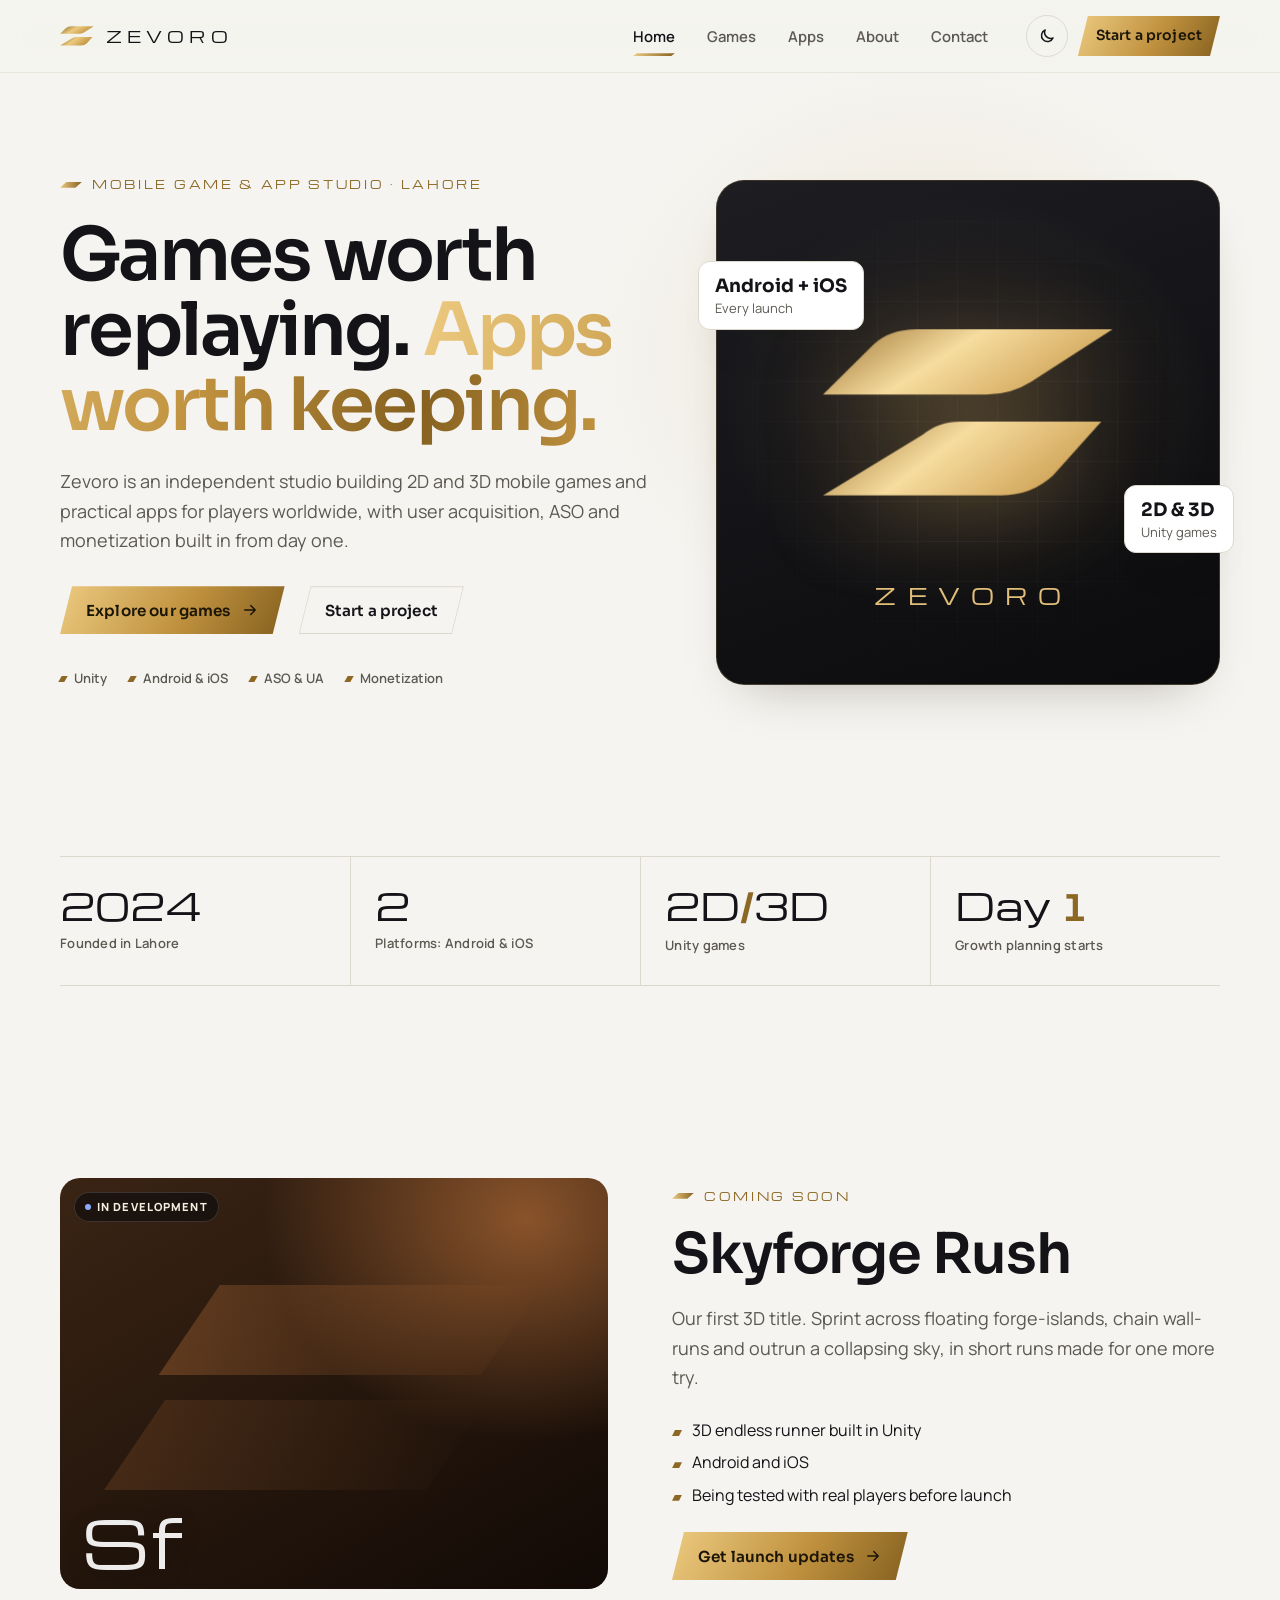
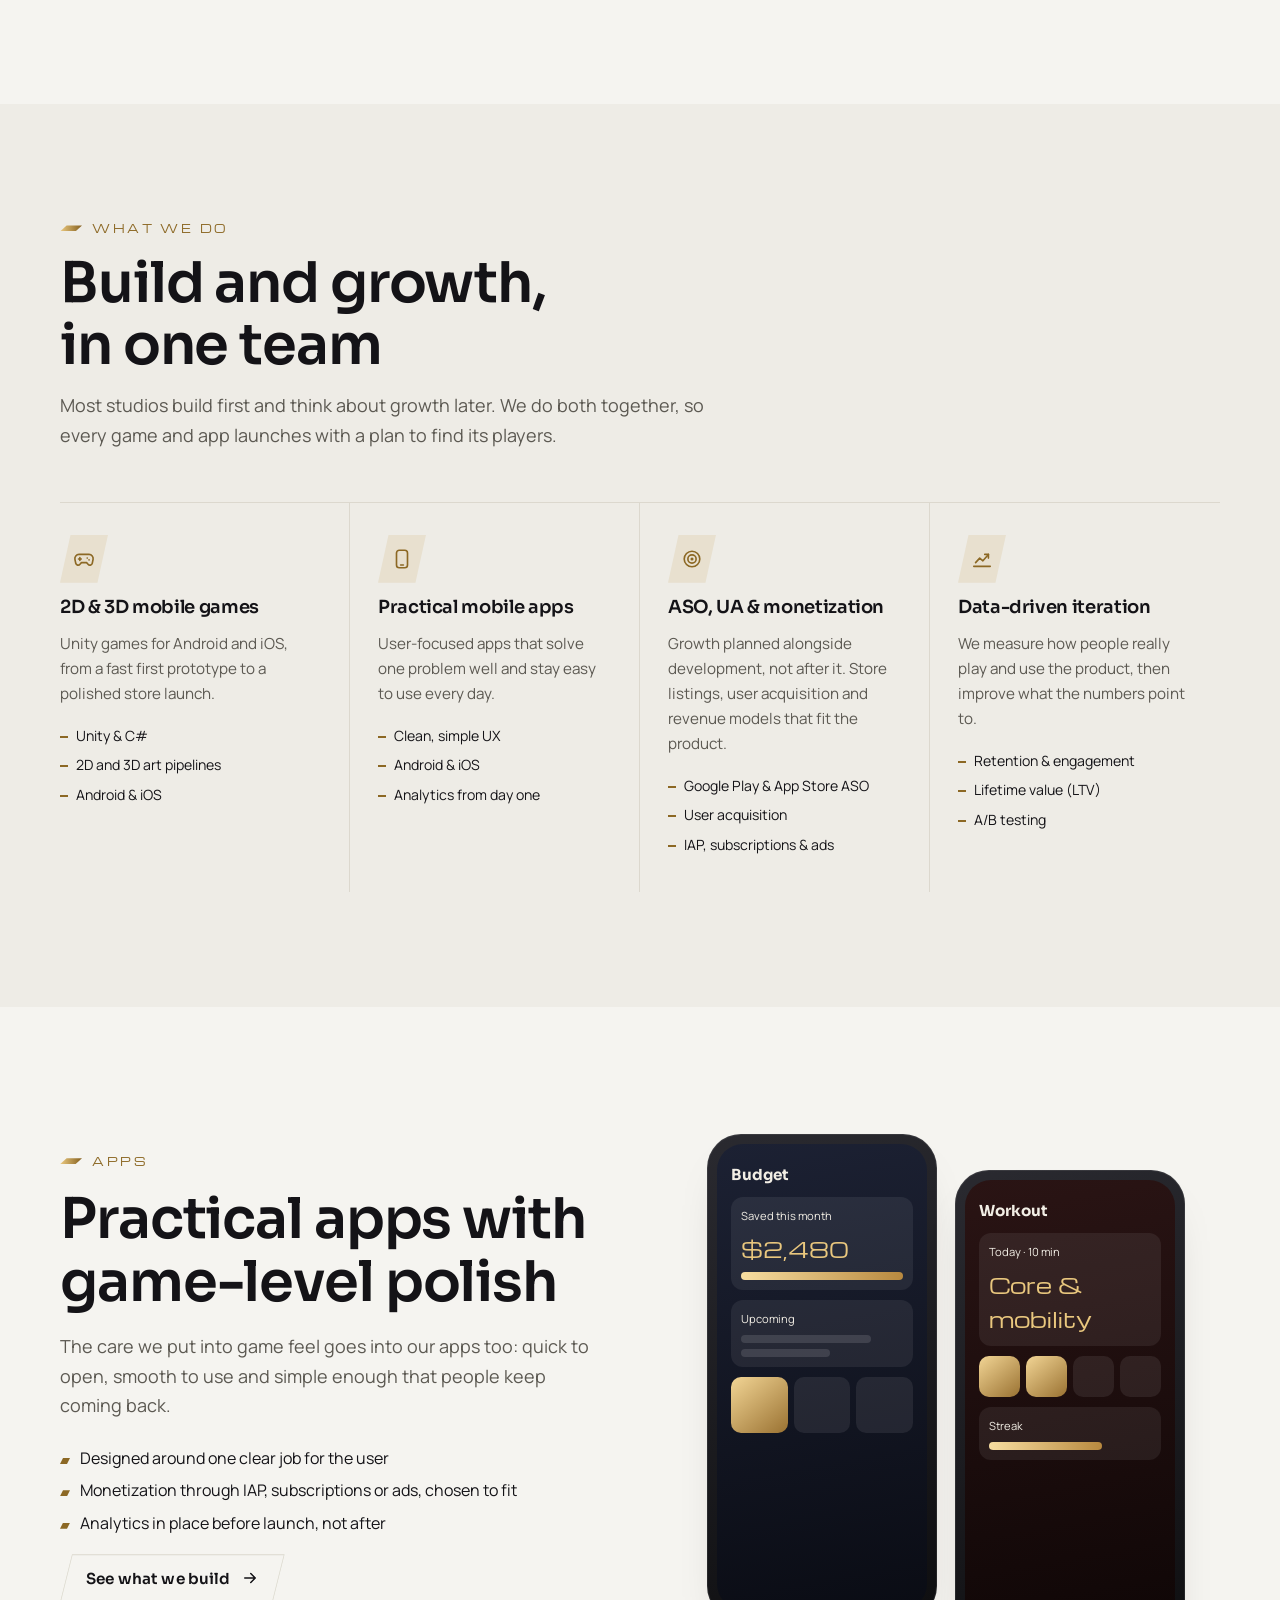
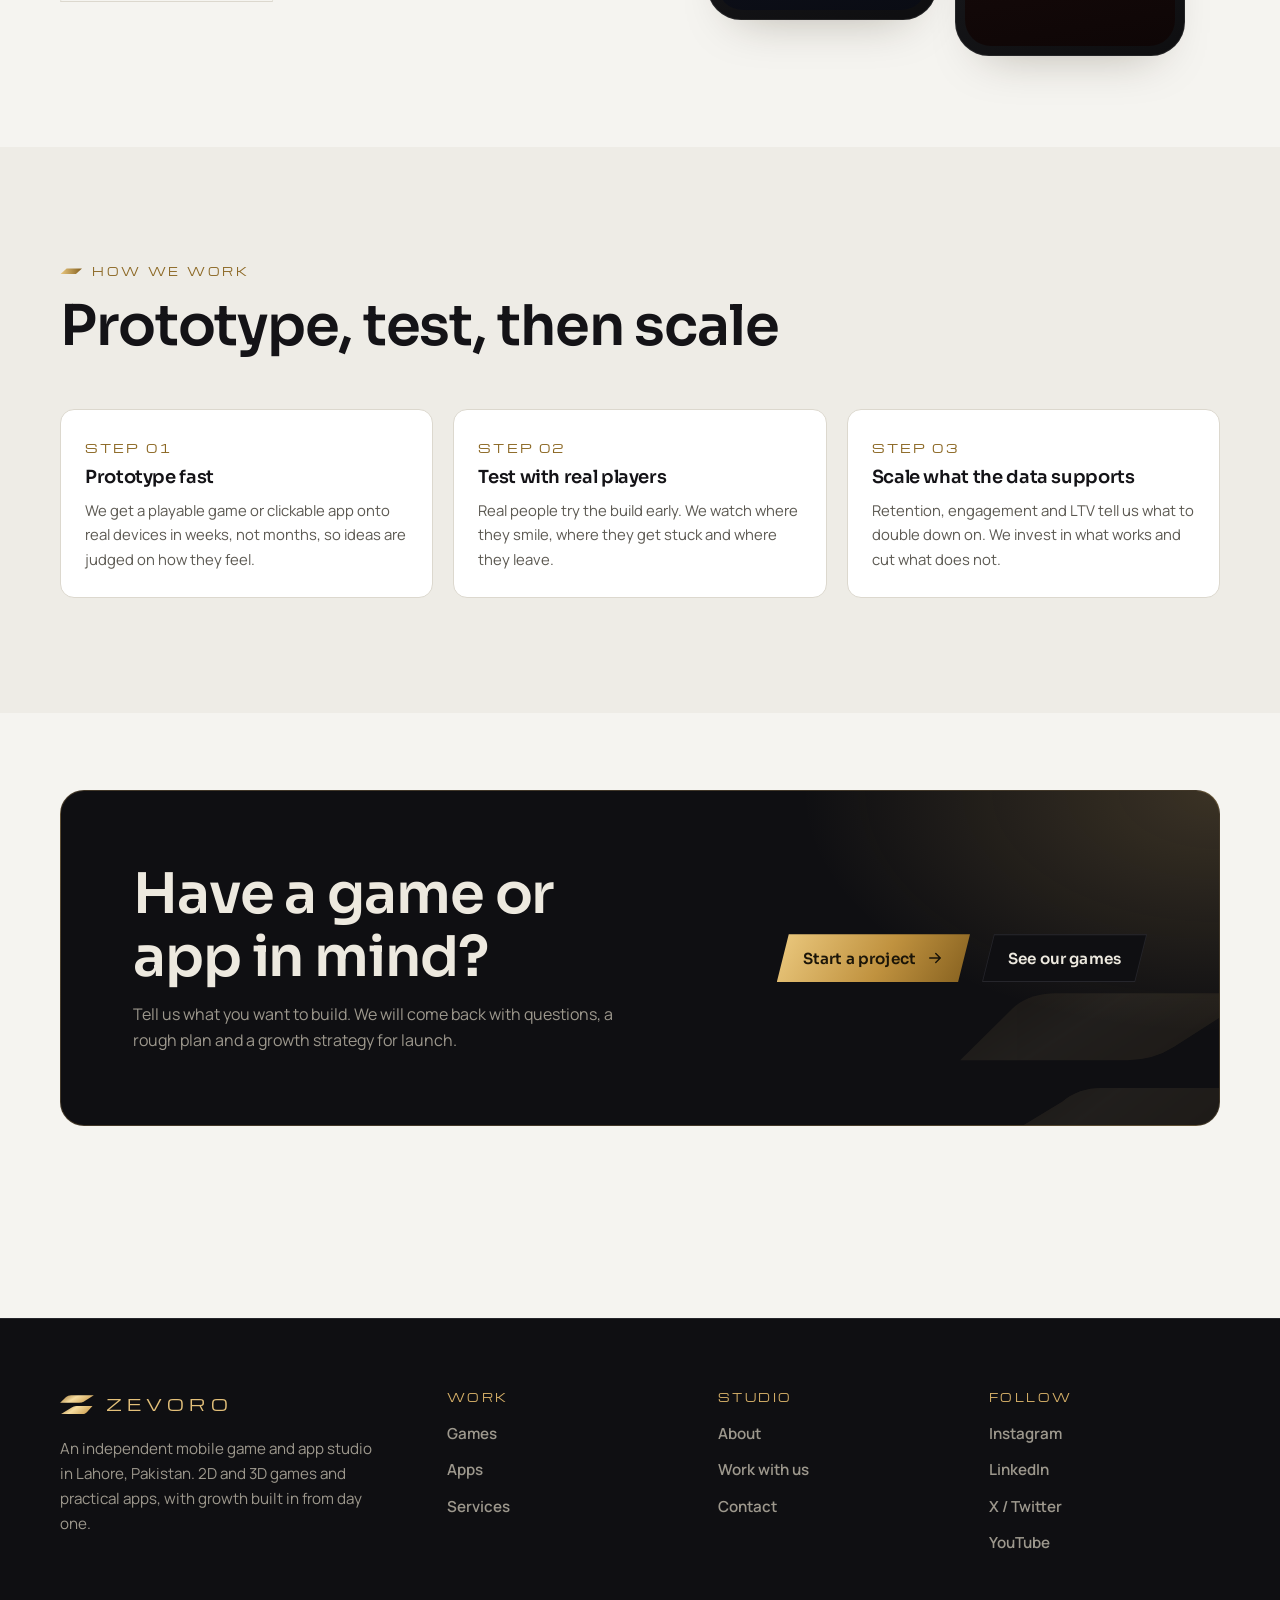
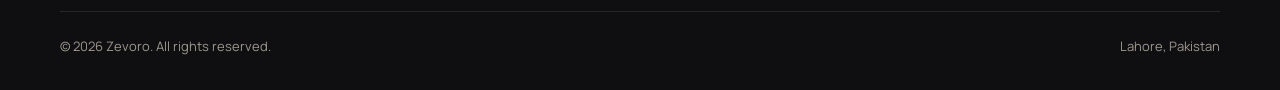
==== index.html @ 5db599ce "Add Zevoro website: Home, Games, Apps, About, Contact Static site with gold/charcoal brand palette, " ====
<!doctype html>
<html lang="en">
<head>
<meta charset="utf-8">
<meta name="viewport" content="width=device-width, initial-scale=1, viewport-fit=cover">
<title>Zevoro</title>
<meta name="description" content="Zevoro is an independent mobile game and app studio in Lahore building 2D and 3D games and practical apps, with growth built in from day one.">
<meta name="theme-color" content="#0d0d0f">
<link rel="icon" type="image/svg+xml" href="data:image/svg+xml,%3Csvg xmlns=%27http://www.w3.org/2000/svg%27 viewBox=%270 0 516 300%27%3E%3Cpath fill=%27%23d6b068%27 d=%27M2 119 L92 30 Q120 4 168 4 L513 4 L370 96 Q334 119 290 119 Z M2 297 L178 190 Q206 167 244 167 L493 167 L408 262 Q370 297 318 297 Z%27/%3E%3C/svg%3E">
<link rel="preconnect" href="https://fonts.googleapis.com"><link rel="preconnect" href="https://fonts.gstatic.com" crossorigin><link rel="stylesheet" href="https://fonts.googleapis.com/css2?family=Manrope:wght@400;500;600;700;800&family=Michroma&family=Sora:wght@500;600;700&display=swap">
<link rel="stylesheet" href="styles.css">
<script>(function(){try{var t=localStorage.getItem("zevoro-theme");if(t==="light"||t==="dark")document.documentElement.setAttribute("data-theme",t);}catch(e){}})();</script>
</head>
<body>
<a class="sr-only" href="#main">Skip to content</a>
<header class="site-header">
  <div class="wrap nav">
    <a class="brand" href="index.html" aria-label="Zevoro home"><svg class="emblem" viewBox="0 0 516 300" aria-hidden="true" xmlns="http://www.w3.org/2000/svg"><defs><linearGradient id="zg11" x1="0" y1="0" x2="1" y2="0.35"><stop offset="0" class="stop-3"/><stop offset="0.5" class="stop-1"/><stop offset="1" class="stop-2"/></linearGradient></defs><path class="blade blade-1" fill="url(#zg11)" d="M2 119 L92 30 Q120 4 168 4 L513 4 L370 96 Q334 119 290 119 Z"/><path class="blade blade-2" fill="url(#zg11)" d="M2 297 L178 190 Q206 167 244 167 L493 167 L408 262 Q370 297 318 297 Z"/></svg><span class="brand-word">ZEVORO</span></a>
    <ul class="nav-links" id="nav-links"><li><a href="index.html" aria-current="page">Home</a></li><li><a href="games.html">Games</a></li><li><a href="apps.html">Apps</a></li><li><a href="about.html">About</a></li><li><a href="contact.html">Contact</a></li><li class="mobile-cta"><a class="btn btn--gold" href="contact.html">Start a project <svg viewBox="0 0 24 24" fill="none" stroke="currentColor" stroke-width="2" stroke-linecap="round" stroke-linejoin="round" aria-hidden="true"><path d="M5 12h14M13 6l6 6-6 6"/></svg></a></li></ul>
    <div class="nav-actions">
      <button class="icon-btn theme-toggle" type="button" aria-label="Toggle theme"><svg class="i-sun" viewBox="0 0 24 24" fill="none" stroke="currentColor" stroke-width="2" stroke-linecap="round" aria-hidden="true"><circle cx="12" cy="12" r="4.2"/><path d="M12 2v2.5M12 19.5V22M2 12h2.5M19.5 12H22M4.9 4.9l1.8 1.8M17.3 17.3l1.8 1.8M4.9 19.1l1.8-1.8M17.3 6.7l1.8-1.8"/></svg><svg class="i-moon" viewBox="0 0 24 24" fill="none" stroke="currentColor" stroke-width="2" stroke-linecap="round" stroke-linejoin="round" aria-hidden="true"><path d="M20 14.5A8 8 0 0 1 9.5 4a8 8 0 1 0 10.5 10.5z"/></svg></button>
      <a class="btn btn--gold btn--sm nav-cta" href="contact.html">Start a project</a>
      <button class="icon-btn menu-btn" type="button" aria-label="Open menu" aria-expanded="false" aria-controls="nav-links"><svg viewBox="0 0 24 24" fill="none" stroke="currentColor" stroke-width="2" stroke-linecap="round" aria-hidden="true"><path d="M5 8h14M3 16h14"/></svg></button>
    </div>
  </div>
</header>
<main id="main">

<section class="hero">
  <div class="wrap hero-grid">
    <div class="hero-copy">
      <span class="eyebrow">Mobile game &amp; app studio · Lahore</span>
      <h1>Games worth replaying. <span class="gold-text">Apps worth keeping.</span></h1>
      <p class="lede">Zevoro is an independent studio building 2D and 3D mobile games and practical apps for players worldwide, with user acquisition, ASO and monetization built in from day one.</p>
      <div class="hero-actions"><a class="btn btn--gold" href="games.html">Explore our games <svg viewBox="0 0 24 24" fill="none" stroke="currentColor" stroke-width="2" stroke-linecap="round" stroke-linejoin="round" aria-hidden="true"><path d="M5 12h14M13 6l6 6-6 6"/></svg></a><a class="btn btn--ghost" href="contact.html">Start a project</a></div>
      <div class="hero-meta"><span>Unity</span><span>Android &amp; iOS</span><span>ASO &amp; UA</span><span>Monetization</span></div>
    </div>
    <div class="hero-stage" aria-hidden="true">
      <div class="stage-panel"></div>
      <svg class="stage-emblem" viewBox="0 0 516 300" aria-hidden="true" xmlns="http://www.w3.org/2000/svg"><defs><linearGradient id="zg2" x1="0" y1="0" x2="1" y2="0.35"><stop offset="0" class="stop-3"/><stop offset="0.5" class="stop-1"/><stop offset="1" class="stop-2"/></linearGradient></defs><path class="blade blade-1" fill="url(#zg2)" d="M2 119 L92 30 Q120 4 168 4 L513 4 L370 96 Q334 119 290 119 Z"/><path class="blade blade-2" fill="url(#zg2)" d="M2 297 L178 190 Q206 167 244 167 L493 167 L408 262 Q370 297 318 297 Z"/></svg>
      <div class="stage-word">ZEVORO</div>
      <div class="chip-float chip-a"><strong>Android + iOS</strong><span>Every launch</span></div>
      <div class="chip-float chip-b"><strong>2D &amp; 3D</strong><span>Unity games</span></div>
    </div>
  </div>
</section>

<section class="section--tight" aria-label="Studio at a glance">
  <div class="wrap">
    <div class="stats">
      <div class="stat"><span class="stat-num">2024</span><span class="stat-label">Founded in Lahore</span></div>
      <div class="stat"><span class="stat-num">2</span><span class="stat-label">Platforms: Android &amp; iOS</span></div>
      <div class="stat"><span class="stat-num">2D<em>/</em>3D</span><span class="stat-label">Unity games</span></div>
      <div class="stat"><span class="stat-num">Day <em>1</em></span><span class="stat-label">Growth planning starts</span></div>
    </div>
  </div>
</section>

<section class="section">
  <div class="wrap split">
    <div class="art" style="--a:#3a2414;--b:#120a06;--c:#ff9a4d;border-radius:20px;aspect-ratio:4/3" aria-hidden="true"><span class="art-badge" data-status="dev">In development</span><span class="art-mono" style="font-size:4rem">Sf</span></div>
    <div class="split-copy">
      <span class="eyebrow">Coming soon</span>
      <h2>Skyforge Rush</h2>
      <p class="lede">Our first 3D title. Sprint across floating forge-islands, chain wall-runs and outrun a collapsing sky, in short runs made for one more try.</p>
      <ul class="feature-list" style="font-size:1rem">
        <li>3D endless runner built in Unity</li>
        <li>Android and iOS</li>
        <li>Being tested with real players before launch</li>
      </ul>
      <div class="hero-actions"><a class="btn btn--gold" href="contact.html">Get launch updates <svg viewBox="0 0 24 24" fill="none" stroke="currentColor" stroke-width="2" stroke-linecap="round" stroke-linejoin="round" aria-hidden="true"><path d="M5 12h14M13 6l6 6-6 6"/></svg></a></div>
    </div>
  </div>
</section>

<section class="section section--alt" id="services">
  <div class="wrap">
    <div class="section-head"><span class="eyebrow">What we do</span><h2>Build and growth, in one team</h2><p class="lede">Most studios build first and think about growth later. We do both together, so every game and app launches with a plan to find its players.</p></div>
    <div class="services"><div class="service"><div class="service-icon"><svg viewBox="0 0 24 24" fill="none" stroke="currentColor" stroke-width="1.8" stroke-linecap="round" stroke-linejoin="round" aria-hidden="true"><path d="M6.5 7h11a4.5 4.5 0 0 1 4.4 5.4l-.9 4.3a2.6 2.6 0 0 1-4.6 1L14.8 16H9.2l-1.6 1.7a2.6 2.6 0 0 1-4.6-1l-.9-4.3A4.5 4.5 0 0 1 6.5 7z"/><path d="M7.5 10.5v3M6 12h3M15.5 11h.01M17.5 13h.01"/></svg></div><h3>2D &amp; 3D mobile games</h3><p>Unity games for Android and iOS, from a fast first prototype to a polished store launch.</p><ul><li>Unity &amp; C#</li><li>2D and 3D art pipelines</li><li>Android &amp; iOS</li></ul></div><div class="service"><div class="service-icon"><svg viewBox="0 0 24 24" fill="none" stroke="currentColor" stroke-width="1.8" stroke-linecap="round" stroke-linejoin="round" aria-hidden="true"><rect x="6" y="2.5" width="12" height="19" rx="3"/><path d="M10.5 18.5h3"/></svg></div><h3>Practical mobile apps</h3><p>User-focused apps that solve one problem well and stay easy to use every day.</p><ul><li>Clean, simple UX</li><li>Android &amp; iOS</li><li>Analytics from day one</li></ul></div><div class="service"><div class="service-icon"><svg viewBox="0 0 24 24" fill="none" stroke="currentColor" stroke-width="1.8" stroke-linecap="round" stroke-linejoin="round" aria-hidden="true"><circle cx="12" cy="12" r="8.5"/><circle cx="12" cy="12" r="4.5"/><circle cx="12" cy="12" r="0.8" fill="currentColor"/></svg></div><h3>ASO, UA &amp; monetization</h3><p>Growth planned alongside development, not after it. Store listings, user acquisition and revenue models that fit the product.</p><ul><li>Google Play &amp; App Store ASO</li><li>User acquisition</li><li>IAP, subscriptions &amp; ads</li></ul></div><div class="service"><div class="service-icon"><svg viewBox="0 0 24 24" fill="none" stroke="currentColor" stroke-width="1.8" stroke-linecap="round" stroke-linejoin="round" aria-hidden="true"><path d="M3 20h18"/><path d="M5 16l4.5-5 3.5 3 6-7"/><path d="M15 7h4v4"/></svg></div><h3>Data-driven iteration</h3><p>We measure how people really play and use the product, then improve what the numbers point to.</p><ul><li>Retention &amp; engagement</li><li>Lifetime value (LTV)</li><li>A/B testing</li></ul></div></div>
  </div>
</section>

<section class="section">
  <div class="wrap split">
    <div class="split-copy">
      <span class="eyebrow">Apps</span>
      <h2>Practical apps with game-level polish</h2>
      <p class="lede">The care we put into game feel goes into our apps too: quick to open, smooth to use and simple enough that people keep coming back.</p>
      <ul class="feature-list" style="font-size:1rem">
        <li>Designed around one clear job for the user</li>
        <li>Monetization through IAP, subscriptions or ads, chosen to fit</li>
        <li>Analytics in place before launch, not after</li>
      </ul>
      <div><a class="btn btn--ghost" href="apps.html">See what we build <svg viewBox="0 0 24 24" fill="none" stroke="currentColor" stroke-width="2" stroke-linecap="round" stroke-linejoin="round" aria-hidden="true"><path d="M5 12h14M13 6l6 6-6 6"/></svg></a></div>
    </div>
    <div class="phones" aria-hidden="true">
      <div class="phone"><div class="screen" style="--sa:#1c2133;--sb:#0a0c14">
        <div class="s-title">Budget</div><div class="s-card"><span>Saved this month</span><span class="s-big">$2,480</span><div class="s-bar gold"></div></div>
        <div class="s-card"><span>Upcoming</span><div class="s-bar" style="width:80%"></div><div class="s-bar" style="width:55%"></div></div>
        <div class="s-row"><div class="s-tile g"></div><div class="s-tile"></div><div class="s-tile"></div></div>
      </div></div>
      <div class="phone"><div class="screen" style="--sa:#2a1414;--sb:#0e0606">
        <div class="s-title">Workout</div><div class="s-card"><span>Today · 10 min</span><span class="s-big">Core &amp; mobility</span></div>
        <div class="s-row"><div class="s-tile g"></div><div class="s-tile g"></div><div class="s-tile"></div><div class="s-tile"></div></div>
        <div class="s-card"><span>Streak</span><div class="s-bar gold" style="width:70%"></div></div>
      </div></div>
    </div>
  </div>
</section>

<section class="section section--alt">
  <div class="wrap">
    <div class="section-head"><span class="eyebrow">How we work</span><h2>Prototype, test, then scale</h2></div>
    <div class="process process--3">
      <div class="step"><span class="step-num">STEP 01</span><h3>Prototype fast</h3><p>We get a playable game or clickable app onto real devices in weeks, not months, so ideas are judged on how they feel.</p></div>
      <div class="step"><span class="step-num">STEP 02</span><h3>Test with real players</h3><p>Real people try the build early. We watch where they smile, where they get stuck and where they leave.</p></div>
      <div class="step"><span class="step-num">STEP 03</span><h3>Scale what the data supports</h3><p>Retention, engagement and LTV tell us what to double down on. We invest in what works and cut what does not.</p></div>
    </div>
  </div>
</section>

<section class="section--tight"><div class="wrap"><div class="cta-band"><svg class="bg-blades" viewBox="0 0 516 300" aria-hidden="true" xmlns="http://www.w3.org/2000/svg"><defs><linearGradient id="zg3" x1="0" y1="0" x2="1" y2="0.35"><stop offset="0" class="stop-3"/><stop offset="0.5" class="stop-1"/><stop offset="1" class="stop-2"/></linearGradient></defs><path class="blade blade-1" fill="url(#zg3)" d="M2 119 L92 30 Q120 4 168 4 L513 4 L370 96 Q334 119 290 119 Z"/><path class="blade blade-2" fill="url(#zg3)" d="M2 297 L178 190 Q206 167 244 167 L493 167 L408 262 Q370 297 318 297 Z"/></svg>
  <div><h2>Have a game or app in mind?</h2><p>Tell us what you want to build. We will come back with questions, a rough plan and a growth strategy for launch.</p></div>
  <div class="cta-actions"><a class="btn btn--gold" href="contact.html">Start a project <svg viewBox="0 0 24 24" fill="none" stroke="currentColor" stroke-width="2" stroke-linecap="round" stroke-linejoin="round" aria-hidden="true"><path d="M5 12h14M13 6l6 6-6 6"/></svg></a><a class="btn btn--ghost" href="games.html">See our games</a></div>
</div></div></section>

</main>
<footer class="site-footer">
  <div class="wrap">
    <div class="footer-grid">
      <div class="footer-brand">
        <a class="brand" href="index.html" aria-label="Zevoro home"><svg class="emblem" viewBox="0 0 516 300" aria-hidden="true" xmlns="http://www.w3.org/2000/svg"><defs><linearGradient id="zg1" x1="0" y1="0" x2="1" y2="0.35"><stop offset="0" class="stop-3"/><stop offset="0.5" class="stop-1"/><stop offset="1" class="stop-2"/></linearGradient></defs><path class="blade blade-1" fill="url(#zg1)" d="M2 119 L92 30 Q120 4 168 4 L513 4 L370 96 Q334 119 290 119 Z"/><path class="blade blade-2" fill="url(#zg1)" d="M2 297 L178 190 Q206 167 244 167 L493 167 L408 262 Q370 297 318 297 Z"/></svg><span class="brand-word">ZEVORO</span></a>
        <p>An independent mobile game and app studio in Lahore, Pakistan. 2D and 3D games and practical apps, with growth built in from day one.</p>
      </div>
      <div class="footer-col"><h4>Work</h4><ul><li><a href="games.html">Games</a></li><li><a href="apps.html">Apps</a></li><li><a href="index.html#services">Services</a></li></ul></div>
      <div class="footer-col"><h4>Studio</h4><ul><li><a href="about.html">About</a></li><li><a href="about.html#team">Work with us</a></li><li><a href="contact.html">Contact</a></li></ul></div>
      <div class="footer-col"><h4>Follow</h4><ul><li><a href="#">Instagram</a></li><li><a href="https://www.linkedin.com/company/zevoro/" target="_blank" rel="noopener">LinkedIn</a></li><li><a href="#">X / Twitter</a></li><li><a href="#">YouTube</a></li></ul></div>
    </div>
    <div class="footer-bottom"><span>&copy; <span data-year>2026</span> Zevoro. All rights reserved.</span><span>Lahore, Pakistan</span></div>
  </div>
</footer>
<script src="main.js"></script>
</body>
</html>
---- styles.css ----
/* ZEVORO — studio site
   Layout concept: a charcoal-and-gold "blade" system. The 30° slant of the logo's
   two blades drives buttons, dividers and card art. Dark is the default look;
   light ("pearl") follows the system or the toggle. */

:root {
  /* dark (default) */
  --bg: #0d0d0f;
  --bg-2: #121215;
  --surface: #17171b;
  --surface-2: #1f1f24;
  --line: #2a2a31;
  --line-soft: #1f1f25;
  --fg: #f2eee5;
  --muted: #a39e93;
  --gold: #d6b068;          /* accent for text/icons */
  --gold-strong: #ecca88;
  --gold-ink: #1b1508;      /* text on gold fills */
  --g1: #f7dda0;            /* gold gradient stops */
  --g2: #d1a65a;
  --g3: #9a7232;
  --glow: rgba(214, 176, 104, 0.16);
  --header-bg: rgba(13, 13, 15, 0.78);
  --shadow: 0 24px 60px -28px rgba(0, 0, 0, 0.75);
  --ok: #7fc8a0;
  --err: #f09a8a;

  /* always-charcoal band (footer, CTA) */
  --band-bg: #0f0f12;
  --band-fg: #ede9df;
  --band-muted: #9d988d;
  --band-line: #26262c;

  --font-display: "Michroma", "Eurostile", "Arial Black", system-ui, sans-serif;
  --font-head: "Sora", "Segoe UI", system-ui, sans-serif;
  --font-body: "Manrope", "Segoe UI", system-ui, -apple-system, sans-serif;

  --step--1: 0.8125rem;
  --step-0: 1rem;
  --step-1: 1.125rem;
  --step-2: 1.375rem;
  --step-3: clamp(1.6rem, 1.2rem + 1.6vw, 2.25rem);
  --step-4: clamp(2.1rem, 1.4rem + 3vw, 3.5rem);

  --radius: 14px;
  --radius-sm: 8px;
  --slant: 14px;            /* clip size for blade corners */
  --wrap: 1200px;

  color-scheme: dark;
}

@media (prefers-color-scheme: light) {
  :root:not([data-theme="dark"]) {
    --bg: #f5f4f0;
    --bg-2: #eeece6;
    --surface: #ffffff;
    --surface-2: #f1efe9;
    --line: #dcd8ce;
    --line-soft: #e7e4dc;
    --fg: #141317;
    --muted: #5c5952;
    --gold: #8c6824;
    --gold-strong: #74561c;
    --gold-ink: #1b1508;
    --g1: #ecca80;
    --g2: #c0923f;
    --g3: #85601f;
    --glow: rgba(192, 146, 63, 0.14);
    --header-bg: rgba(245, 244, 240, 0.82);
    --shadow: 0 24px 50px -30px rgba(40, 30, 10, 0.35);
    --ok: #2e7d55;
    --err: #b3412f;
    color-scheme: light;
  }
}
:root[data-theme="light"] {
  --bg: #f5f4f0;
  --bg-2: #eeece6;
  --surface: #ffffff;
  --surface-2: #f1efe9;
  --line: #dcd8ce;
  --line-soft: #e7e4dc;
  --fg: #141317;
  --muted: #5c5952;
  --gold: #8c6824;
  --gold-strong: #74561c;
  --gold-ink: #1b1508;
  --g1: #ecca80;
  --g2: #c0923f;
  --g3: #85601f;
  --glow: rgba(192, 146, 63, 0.14);
  --header-bg: rgba(245, 244, 240, 0.82);
  --shadow: 0 24px 50px -30px rgba(40, 30, 10, 0.35);
  --ok: #2e7d55;
  --err: #b3412f;
  color-scheme: light;
}

/* ---------- base ---------- */
*, *::before, *::after { box-sizing: border-box; }
[hidden] { display: none !important; }
html { scroll-behavior: smooth; -webkit-text-size-adjust: 100%; }
body {
  margin: 0;
  background: var(--bg);
  color: var(--fg);
  font-family: var(--font-body);
  font-size: var(--step-0);
  line-height: 1.65;
  -webkit-font-smoothing: antialiased;
  overflow-x: hidden;
  transition: background-color .3s ease, color .3s ease;
}
body::before {
  content: "";
  position: fixed;
  inset: 0 0 auto;
  height: env(safe-area-inset-top, 0px);
  z-index: 60;
  background: var(--bg);
}
img, svg { max-width: 100%; }
a { color: inherit; text-decoration: none; }
h1, h2, h3, h4 {
  font-family: var(--font-head);
  font-weight: 600;
  line-height: 1.12;
  letter-spacing: -0.02em;
  margin: 0;
  text-wrap: balance;
}
p { margin: 0; }
:focus-visible { outline: 2px solid var(--gold); outline-offset: 3px; border-radius: 4px; }
::selection { background: var(--g2); color: var(--gold-ink); }

.wrap {
  width: 100%;
  max-width: var(--wrap);
  margin-inline: auto;
  padding-left: max(20px, env(safe-area-inset-left, 0px));
  padding-right: max(20px, env(safe-area-inset-right, 0px));
}
.section { padding-block: clamp(64px, 9vw, 120px); }
.section--tight { padding-block: clamp(48px, 6vw, 80px); }
.section--alt { background: var(--bg-2); }

.eyebrow {
  display: inline-flex;
  align-items: center;
  gap: 10px;
  font-family: var(--font-display);
  font-size: 0.7rem;
  letter-spacing: 0.24em;
  text-transform: uppercase;
  color: var(--gold);
}
.eyebrow::before {
  content: "";
  width: 22px;
  height: 6px;
  background: linear-gradient(90deg, var(--g1), var(--g3));
  clip-path: polygon(30% 0, 100% 0, 70% 100%, 0 100%);
}
.lede { font-size: var(--step-1); color: var(--muted); max-width: 60ch; }
.muted { color: var(--muted); }
.gold-text {
  background: linear-gradient(100deg, var(--g1), var(--g2) 45%, var(--g3) 75%, var(--g2));
  -webkit-background-clip: text;
  background-clip: text;
  color: transparent;
}

.section-head { display: grid; gap: 14px; margin-bottom: clamp(32px, 4vw, 56px); max-width: 720px; }
.section-head h2 { font-size: var(--step-4); }
.section-head--row {
  max-width: none;
  display: flex;
  flex-wrap: wrap;
  align-items: end;
  justify-content: space-between;
  gap: 20px;
}
.section-head--row > div { display: grid; gap: 14px; max-width: 640px; min-width: 0; }

/* ---------- buttons (blade-cut corners) ---------- */
.btn {
  --cut: 12px;
  position: relative;
  display: inline-flex;
  align-items: center;
  justify-content: center;
  gap: 10px;
  min-height: 48px;
  padding: 0 26px;
  font-family: var(--font-head);
  font-weight: 600;
  font-size: 0.95rem;
  letter-spacing: 0.01em;
  border: 0;
  cursor: pointer;
  clip-path: polygon(var(--cut) 0, 100% 0, calc(100% - var(--cut)) 100%, 0 100%);
  transition: transform .2s ease, filter .2s ease, background-color .2s ease;
  white-space: nowrap;
}
.btn svg { width: 18px; height: 18px; transition: transform .2s ease; }
.btn:hover svg { transform: translateX(3px); }
.btn--gold {
  color: var(--gold-ink);
  background: linear-gradient(120deg, var(--g1), var(--g2) 55%, var(--g3));
}
.btn--gold:hover { filter: brightness(1.07); transform: translateY(-1px); }
.btn--ghost {
  color: var(--fg);
  background: var(--line);
}
.btn--ghost::before {
  content: "";
  position: absolute;
  inset: 1px;
  background: var(--bg);
  clip-path: polygon(calc(var(--cut) - 0.5px) 0, 100% 0, calc(100% - var(--cut) + 0.5px) 100%, 0 100%);
  z-index: -1;
  transition: background-color .2s ease;
}
.btn--ghost { isolation: isolate; }
.btn--ghost:hover::before { background: var(--surface-2); }
.btn--sm { min-height: 40px; padding: 0 18px; font-size: 0.875rem; --cut: 10px; }

.link-arrow {
  display: inline-flex;
  align-items: center;
  gap: 8px;
  font-weight: 700;
  color: var(--gold);
  font-size: 0.95rem;
}
.link-arrow svg { width: 16px; height: 16px; transition: transform .2s ease; }
.link-arrow:hover svg { transform: translateX(4px); }

/* ---------- header ---------- */
.site-header {
  position: sticky;
  top: env(safe-area-inset-top, 0px);
  z-index: 50;
  background: var(--header-bg);
  backdrop-filter: saturate(140%) blur(14px);
  -webkit-backdrop-filter: saturate(140%) blur(14px);
  border-bottom: 1px solid var(--line-soft);
}
.nav { display: flex; align-items: center; gap: 24px; min-height: 72px; }
.brand { display: inline-flex; align-items: center; gap: 12px; flex-shrink: 0; }
.brand .emblem { width: 34px; height: auto; }
.brand-word {
  font-family: var(--font-display);
  font-size: 1rem;
  letter-spacing: 0.32em;
  margin-right: -0.32em;
}
.nav-links { display: flex; align-items: center; gap: 4px; margin-left: auto; list-style: none; padding: 0; margin-block: 0; }
.nav-links a {
  position: relative;
  display: block;
  padding: 8px 14px;
  font-weight: 600;
  font-size: 0.93rem;
  color: var(--muted);
  transition: color .2s ease;
}
.nav-links a:hover { color: var(--fg); }
.nav-links a[aria-current="page"] { color: var(--fg); }
.nav-links a[aria-current="page"]::after {
  content: "";
  position: absolute;
  left: 14px; right: 14px; bottom: 0;
  height: 3px;
  background: linear-gradient(90deg, var(--g1), var(--g3));
  clip-path: polygon(4px 0, 100% 0, calc(100% - 4px) 100%, 0 100%);
}
.nav-actions { display: flex; align-items: center; gap: 10px; }
.icon-btn {
  display: inline-grid;
  place-items: center;
  width: 42px; height: 42px;
  border-radius: 50%;
  border: 1px solid var(--line);
  background: transparent;
  color: var(--fg);
  cursor: pointer;
  transition: border-color .2s ease, background-color .2s ease;
}
.icon-btn:hover { border-color: var(--gold); background: var(--surface); }
.icon-btn svg { width: 18px; height: 18px; }
.theme-toggle .i-sun { display: none; }
.theme-toggle .i-moon { display: block; }
[data-active-theme="dark"] .theme-toggle .i-sun { display: block; }
[data-active-theme="dark"] .theme-toggle .i-moon { display: none; }
.menu-btn { display: none; }

@media (max-width: 900px) {
  .menu-btn { display: inline-grid; }
  .nav-cta { display: none; }
  .nav { gap: 12px; }
  .nav-actions { margin-left: auto; }
  .nav-links {
    position: absolute;
    top: 100%; left: 0; right: 0;
    flex-direction: column;
    align-items: stretch;
    gap: 0;
    margin: 0;
    padding: 8px max(20px, env(safe-area-inset-right, 0px)) 20px max(20px, env(safe-area-inset-left, 0px));
    background: var(--bg);
    border-bottom: 1px solid var(--line);
    box-shadow: var(--shadow);
    display: none;
  }
  .nav-open .nav-links { display: flex; }
  .nav-links a { padding: 14px 4px; font-size: 1.05rem; border-bottom: 1px solid var(--line-soft); }
  .nav-links a[aria-current="page"]::after { left: 4px; right: auto; width: 40px; bottom: -1px; }
  .nav-links .mobile-cta { display: block; padding-top: 16px; }
  .nav-links .mobile-cta a { border: 0; }
}
.nav-links .mobile-cta { display: none; }
@media (max-width: 900px) { .nav-links .mobile-cta { display: block; } }

/* ---------- hero ---------- */
.hero { position: relative; overflow: hidden; padding-block: clamp(56px, 8vw, 104px) clamp(56px, 7vw, 96px); }
.hero::before {
  content: "";
  position: absolute;
  inset: -20% -10% auto 35%;
  height: 120%;
  background: radial-gradient(closest-side, var(--glow), transparent 70%);
  pointer-events: none;
}
.hero-grid {
  position: relative;
  display: grid;
  grid-template-columns: minmax(0, 1.08fr) minmax(0, 0.92fr);
  gap: clamp(32px, 5vw, 72px);
  align-items: center;
}
.hero-copy { display: grid; gap: 24px; min-width: 0; }
.hero h1 {
  font-size: clamp(2.4rem, 1.3rem + 4.4vw, 4.6rem);
  font-weight: 600;
  letter-spacing: -0.035em;
  line-height: 1.02;
}
.hero-actions { display: flex; flex-wrap: wrap; gap: 14px; margin-top: 6px; }
.hero-meta {
  display: flex; flex-wrap: wrap; gap: 8px 22px;
  margin-top: 10px;
  font-size: var(--step--1);
  color: var(--muted);
  font-weight: 600;
}
.hero-meta span { display: inline-flex; align-items: center; gap: 8px; }
.hero-meta span::before { content: ""; width: 6px; height: 6px; background: var(--gold); transform: skewX(-30deg); }

.hero-stage {
  position: relative;
  aspect-ratio: 1 / 1;
  max-width: 520px;
  width: 100%;
  justify-self: end;
}
.stage-panel {
  position: absolute;
  inset: 0;
  border-radius: 28px;
  background:
    radial-gradient(70% 60% at 50% 45%, var(--glow), transparent 70%),
    linear-gradient(160deg, #1d1d22, #0b0b0d);
  border: 1px solid rgba(214, 176, 104, 0.22);
  overflow: hidden;
  box-shadow: var(--shadow);
}
.stage-panel::after {
  content: "";
  position: absolute;
  inset: 0;
  background-image:
    linear-gradient(rgba(255,255,255,.035) 1px, transparent 1px),
    linear-gradient(90deg, rgba(255,255,255,.035) 1px, transparent 1px);
  background-size: 40px 40px;
  mask-image: radial-gradient(circle at 50% 50%, #000 30%, transparent 75%);
  -webkit-mask-image: radial-gradient(circle at 50% 50%, #000 30%, transparent 75%);
}
.stage-emblem {
  position: absolute;
  left: 50%; top: 46%;
  width: 58%;
  transform: translate(-50%, -50%);
  filter: drop-shadow(0 18px 40px rgba(214, 176, 104, 0.25));
  z-index: 1;
}
.stage-emblem .blade { animation: blade-in 1s cubic-bezier(.2,.8,.2,1) both; }
.stage-emblem .blade-2 { animation-delay: .15s; }
@keyframes blade-in {
  from { opacity: 0; transform: translateX(-40px); }
  to { opacity: 1; transform: none; }
}
.stage-word {
  position: absolute;
  left: 0; right: 0; bottom: 14%;
  text-align: center;
  font-family: var(--font-display);
  letter-spacing: 0.5em;
  margin-right: -0.5em;
  font-size: clamp(0.9rem, 0.6rem + 1.2vw, 1.4rem);
  color: #e3c07a;
  z-index: 1;
}
.chip-float {
  position: absolute;
  z-index: 2;
  display: grid;
  gap: 2px;
  padding: 12px 16px;
  border-radius: 12px;
  background: var(--surface);
  border: 1px solid var(--line);
  box-shadow: var(--shadow);
  font-size: var(--step--1);
  line-height: 1.3;
}
.chip-float strong { font-family: var(--font-head); font-size: 1.15rem; color: var(--fg); }
.chip-float span { color: var(--muted); }
.chip-a { left: -18px; top: 16%; }
.chip-b { right: -14px; bottom: 26%; }
@media (prefers-reduced-motion: no-preference) {
  .chip-a { animation: float 6s ease-in-out infinite; }
  .chip-b { animation: float 7s ease-in-out infinite reverse; }
}
@keyframes float { 50% { transform: translateY(-8px); } }

@media (max-width: 900px) {
  .hero-grid { grid-template-columns: 1fr; }
  .hero-stage { justify-self: center; max-width: 440px; }
  .chip-a { left: 8px; }
  .chip-b { right: 8px; }
}

/* page hero (inner pages) */
.page-hero { position: relative; overflow: hidden; padding-block: clamp(56px, 8vw, 104px) clamp(40px, 5vw, 64px); }
.page-hero::before {
  content: "";
  position: absolute;
  inset: -40% -20% auto 40%;
  height: 160%;
  background: radial-gradient(closest-side, var(--glow), transparent 70%);
  pointer-events: none;
}
.page-hero .wrap { position: relative; display: grid; gap: 20px; }
.page-hero h1 { font-size: clamp(2.3rem, 1.4rem + 3.8vw, 4.2rem); letter-spacing: -0.035em; line-height: 1.04; max-width: 16ch; }
.page-hero .bg-blades {
  position: absolute;
  right: max(20px, env(safe-area-inset-right, 0px));
  top: 50%;
  width: min(34vw, 380px);
  transform: translateY(-50%);
  opacity: 0.12;
  pointer-events: none;
}
@media (max-width: 700px) { .page-hero .bg-blades { display: none; } }

/* ---------- stats strip ---------- */
.stats {
  display: grid;
  grid-template-columns: repeat(4, minmax(0, 1fr));
  border-top: 1px solid var(--line);
  border-bottom: 1px solid var(--line);
}
.stat { padding: 28px 24px; display: grid; gap: 6px; border-left: 1px solid var(--line); }
.stat:first-child { border-left: 0; padding-left: 0; }
.stat-num {
  font-family: var(--font-display);
  font-size: clamp(1.5rem, 1rem + 1.8vw, 2.3rem);
  line-height: 1.1;
  font-variant-numeric: tabular-nums;
  color: var(--fg);
}
.stat-num em { font-style: normal; color: var(--gold); font-family: var(--font-head); font-weight: 600; }
.stat-label { color: var(--muted); font-size: var(--step--1); font-weight: 600; letter-spacing: 0.02em; }
@media (max-width: 760px) {
  .stats { grid-template-columns: repeat(2, minmax(0, 1fr)); }
  .stat:nth-child(3) { border-left: 0; padding-left: 0; }
  .stat:nth-child(n+3) { border-top: 1px solid var(--line); }
}

/* ---------- game cards ---------- */
.grid-3 { display: grid; grid-template-columns: repeat(3, minmax(0, 1fr)); gap: 24px; }
.grid-2 { display: grid; grid-template-columns: repeat(2, minmax(0, 1fr)); gap: 24px; }
@media (max-width: 980px) { .grid-3 { grid-template-columns: repeat(2, minmax(0, 1fr)); } }
@media (max-width: 640px) { .grid-3, .grid-2 { grid-template-columns: 1fr; } }

.game-card {
  display: flex;
  flex-direction: column;
  border-radius: var(--radius);
  background: var(--surface);
  border: 1px solid var(--line);
  overflow: hidden;
  transition: transform .25s ease, border-color .25s ease, box-shadow .25s ease;
}
.game-card:hover { transform: translateY(-4px); border-color: var(--g3); box-shadow: var(--shadow); }
.art {
  --a: #1d2a3a; --b: #0b1018; --c: #6fb7ff;
  position: relative;
  aspect-ratio: 16 / 10;
  max-width: 100%;
  overflow: hidden;
  background:
    radial-gradient(80% 90% at 85% 10%, color-mix(in srgb, var(--c) 45%, transparent), transparent 60%),
    linear-gradient(150deg, var(--a), var(--b));
}
.art::before, .art::after {
  content: "";
  position: absolute;
  height: 22%;
  left: 18%;
  width: 70%;
  background: linear-gradient(90deg, color-mix(in srgb, var(--c) 70%, #fff 0%), transparent);
  opacity: 0.35;
  clip-path: polygon(16% 0, 100% 0, 84% 100%, 0 100%);
}
.art::before { top: 26%; }
.art::after { top: 54%; left: 8%; opacity: 0.2; }
.art-mono {
  position: absolute;
  left: 22px; bottom: 16px;
  font-family: var(--font-display);
  font-size: 2.6rem;
  line-height: 1;
  color: #fff;
  opacity: 0.92;
  text-shadow: 0 6px 24px rgba(0,0,0,.4);
}
.art-badge {
  position: absolute;
  top: 14px; left: 14px;
  padding: 5px 10px;
  font-size: 0.7rem;
  font-weight: 800;
  letter-spacing: 0.1em;
  text-transform: uppercase;
  border-radius: 999px;
  background: rgba(10, 10, 12, 0.6);
  color: #f5efe2;
  backdrop-filter: blur(6px);
  border: 1px solid rgba(255,255,255,.14);
  display: inline-flex; align-items: center; gap: 6px;
}
.art-badge::before { content: ""; width: 6px; height: 6px; border-radius: 50%; background: var(--dot, #7fc8a0); }
.art-badge[data-status="soft"] { --dot: #e9c46a; }
.art-badge[data-status="dev"] { --dot: #8aa9ff; }

.card-body { display: grid; gap: 10px; padding: 20px 22px 22px; flex: 1; align-content: start; }
.card-body h3 { font-size: var(--step-2); }
.card-body p { color: var(--muted); font-size: 0.95rem; }
.card-tags { display: flex; flex-wrap: wrap; gap: 6px; margin-top: 4px; }
.tag {
  font-size: 0.72rem;
  font-weight: 700;
  letter-spacing: 0.04em;
  padding: 4px 10px;
  border-radius: 999px;
  background: var(--surface-2);
  color: var(--muted);
  border: 1px solid var(--line-soft);
}
.card-foot {
  display: flex; justify-content: space-between; align-items: center; gap: 12px;
  padding: 14px 22px;
  border-top: 1px solid var(--line-soft);
  font-size: var(--step--1);
  color: var(--muted);
  font-weight: 600;
  font-variant-numeric: tabular-nums;
}
.rating { display: inline-flex; align-items: center; gap: 6px; color: var(--fg); }
.rating svg { width: 14px; height: 14px; color: var(--gold); }

/* filters */
.filters { display: flex; flex-wrap: wrap; gap: 8px; margin-bottom: 32px; }
.filter {
  padding: 9px 18px;
  border-radius: 999px;
  border: 1px solid var(--line);
  background: transparent;
  color: var(--muted);
  font: 600 0.9rem var(--font-body);
  cursor: pointer;
  transition: all .2s ease;
}
.filter:hover { color: var(--fg); border-color: var(--g3); }
.filter[aria-pressed="true"] {
  color: var(--gold-ink);
  border-color: transparent;
  background: linear-gradient(120deg, var(--g1), var(--g2));
}
.empty-note { color: var(--muted); padding: 24px 0; }

/* ---------- services ---------- */
.services { display: grid; grid-template-columns: repeat(4, minmax(0, 1fr)); gap: 0; border-top: 1px solid var(--line); }
.service {
  display: grid;
  gap: 14px;
  align-content: start;
  padding: 32px 28px 36px 0;
  border-right: 1px solid var(--line);
  padding-left: 28px;
}
.service:first-child { padding-left: 0; }
.service:last-child { border-right: 0; }
.service-icon {
  width: 48px; height: 48px;
  display: grid; place-items: center;
  color: var(--gold);
  background: var(--glow);
  clip-path: polygon(22% 0, 100% 0, 78% 100%, 0 100%);
}
.service-icon svg { width: 22px; height: 22px; }
.service h3 { font-size: var(--step-1); }
.service p { color: var(--muted); font-size: 0.95rem; }
.service ul { list-style: none; padding: 0; margin: 4px 0 0; display: grid; gap: 6px; font-size: 0.88rem; color: var(--fg); }
.service li { display: flex; gap: 8px; align-items: baseline; }
.service li::before { content: ""; flex: none; width: 8px; height: 2px; background: var(--gold); transform: translateY(-3px); }
@media (max-width: 980px) {
  .services { grid-template-columns: repeat(2, minmax(0, 1fr)); }
  .service:nth-child(2) { border-right: 0; }
  .service:nth-child(3) { padding-left: 0; }
  .service:nth-child(n+3) { border-top: 1px solid var(--line); }
}
@media (max-width: 600px) {
  .services { grid-template-columns: 1fr; }
  .service { border-right: 0; padding-left: 0; padding-right: 0; border-top: 1px solid var(--line); }
  .service:first-child { border-top: 0; }
}

/* ---------- process ---------- */
.process { display: grid; grid-template-columns: repeat(4, minmax(0, 1fr)); gap: 20px; counter-reset: step; }
.step {
  position: relative;
  padding: 28px 24px 26px;
  background: var(--surface);
  border: 1px solid var(--line);
  border-radius: var(--radius);
  display: grid;
  gap: 10px;
  align-content: start;
}
.step-num {
  font-family: var(--font-display);
  font-size: 0.75rem;
  letter-spacing: 0.18em;
  color: var(--gold);
}
.step h3 { font-size: var(--step-1); }
.step p { color: var(--muted); font-size: 0.93rem; }
.step-time { font-size: 0.78rem; font-weight: 700; color: var(--muted); letter-spacing: 0.04em; margin-top: 6px; }
@media (max-width: 980px) { .process { grid-template-columns: repeat(2, minmax(0, 1fr)); } }
@media (max-width: 560px) { .process { grid-template-columns: 1fr; } }

/* ---------- app cards ---------- */
.app-card {
  display: grid;
  grid-template-columns: auto minmax(0, 1fr);
  gap: 20px;
  padding: 26px;
  border-radius: var(--radius);
  background: var(--surface);
  border: 1px solid var(--line);
  transition: border-color .25s ease, transform .25s ease;
}
.app-card:hover { border-color: var(--g3); transform: translateY(-3px); }
.app-icon {
  --a: #2b2f45; --b: #151826; --c: #9fb2ff;
  width: 68px; height: 68px;
  border-radius: 18px;
  display: grid; place-items: center;
  background: radial-gradient(90% 90% at 80% 15%, color-mix(in srgb, var(--c) 55%, transparent), transparent 65%), linear-gradient(150deg, var(--a), var(--b));
  color: #fff;
  font-family: var(--font-display);
  font-size: 1.4rem;
  box-shadow: inset 0 0 0 1px rgba(255,255,255,.1);
}
.app-card .meta { display: grid; gap: 8px; min-width: 0; }
.app-card h3 { font-size: var(--step-2); }
.app-cat { font-size: 0.75rem; font-weight: 800; letter-spacing: 0.12em; text-transform: uppercase; color: var(--gold); }
.app-card p { color: var(--muted); font-size: 0.95rem; }
.feature-list { list-style: none; padding: 0; margin: 6px 0 0; display: grid; gap: 6px; font-size: 0.9rem; }
.feature-list li { display: flex; gap: 10px; align-items: baseline; }
.feature-list li::before { content: ""; flex: none; width: 10px; height: 6px; background: var(--gold); clip-path: polygon(30% 0, 100% 0, 70% 100%, 0 100%); }
.app-stores { display: flex; flex-wrap: wrap; gap: 8px; margin-top: 10px; }
@media (max-width: 480px) { .app-card { grid-template-columns: 1fr; } }

/* split feature */
.split { display: grid; grid-template-columns: minmax(0, 1fr) minmax(0, 1fr); gap: clamp(32px, 5vw, 72px); align-items: center; }
.split-copy { display: grid; gap: 18px; min-width: 0; }
.split-copy h2 { font-size: var(--step-4); }
@media (max-width: 860px) { .split { grid-template-columns: 1fr; } }

/* phone mock */
.phones { position: relative; display: flex; justify-content: center; gap: 18px; padding-block: 12px; }
.phone {
  width: min(44%, 230px);
  aspect-ratio: 9 / 19;
  max-width: 100%;
  border-radius: 34px;
  padding: 10px;
  background: linear-gradient(160deg, #2a2a30, #0e0e10);
  box-shadow: var(--shadow), inset 0 0 0 1px rgba(255,255,255,.08);
}
.phone:nth-child(2) { transform: translateY(36px); }
.screen {
  height: 100%;
  border-radius: 26px;
  overflow: hidden;
  display: flex;
  flex-direction: column;
  gap: 10px;
  padding: 18px 14px;
  color: #f2eee5;
  background: linear-gradient(170deg, var(--sa, #1a1f2e), var(--sb, #0b0d14));
  font-size: 0.7rem;
}
.screen .s-title { font-family: var(--font-head); font-weight: 700; font-size: 0.95rem; }
.screen .s-bar { height: 8px; border-radius: 4px; background: rgba(255,255,255,.12); }
.screen .s-bar.gold { background: linear-gradient(90deg, #f7dda0, #b8893f); }
.screen .s-card { border-radius: 12px; padding: 10px; background: rgba(255,255,255,.07); display: grid; gap: 6px; }
.screen .s-big { font-family: var(--font-display); font-size: 1.3rem; color: #e9c77e; }
.screen .s-row { display: flex; gap: 6px; }
.screen .s-row > * { flex: 1; }
.screen .s-tile { aspect-ratio: 1; border-radius: 10px; background: rgba(255,255,255,.08); }
.screen .s-tile.g { background: linear-gradient(140deg, #f2d595, #9a7232); }

/* ---------- values / about ---------- */
.values { display: grid; grid-template-columns: repeat(3, minmax(0, 1fr)); gap: 24px; }
.value { display: grid; gap: 12px; padding-top: 22px; border-top: 2px solid var(--line); align-content: start; }
.value h3 { font-size: var(--step-2); }
.value p { color: var(--muted); }
.value .k { font-family: var(--font-display); font-size: 0.72rem; letter-spacing: 0.2em; color: var(--gold); text-transform: uppercase; }
@media (max-width: 800px) { .values { grid-template-columns: 1fr; } }

.story { display: grid; grid-template-columns: minmax(0, 0.9fr) minmax(0, 1.1fr); gap: clamp(32px, 5vw, 80px); align-items: start; }
.story-copy { display: grid; gap: 18px; color: var(--muted); font-size: var(--step-1); min-width: 0; }
.story-copy strong { color: var(--fg); font-weight: 700; }
.story h2 { font-size: var(--step-4); }
@media (max-width: 860px) { .story { grid-template-columns: 1fr; } }

.team { display: grid; grid-template-columns: repeat(4, minmax(0, 1fr)); gap: 24px; }
.member { display: grid; gap: 14px; align-content: start; }
.avatar {
  aspect-ratio: 4 / 5;
  max-width: 100%;
  border-radius: var(--radius);
  position: relative;
  overflow: hidden;
  display: grid;
  place-items: center;
  background: linear-gradient(160deg, var(--surface-2), var(--bg-2));
  border: 1px solid var(--line);
}
.avatar::before {
  content: "";
  position: absolute;
  inset: 30% -10% auto 10%;
  height: 22%;
  background: linear-gradient(90deg, var(--g1), var(--g3));
  opacity: 0.18;
  clip-path: polygon(16% 0, 100% 0, 84% 100%, 0 100%);
}
.avatar span { position: relative; font-family: var(--font-display); font-size: 2rem; color: var(--gold); letter-spacing: 0.06em; }
.member h3 { font-size: var(--step-1); }
.member p { color: var(--muted); font-size: 0.9rem; }
@media (max-width: 900px) { .team { grid-template-columns: repeat(2, minmax(0, 1fr)); } }

.timeline { display: grid; gap: 0; border-left: 1px solid var(--line); margin-left: 6px; }
.tl-item { position: relative; display: grid; grid-template-columns: 110px minmax(0, 1fr); gap: 20px; padding: 0 0 36px 32px; }
.tl-item:last-child { padding-bottom: 0; }
.tl-item::before {
  content: "";
  position: absolute;
  left: -7px; top: 6px;
  width: 14px; height: 14px;
  background: linear-gradient(135deg, var(--g1), var(--g3));
  clip-path: polygon(30% 0, 100% 0, 70% 100%, 0 100%);
}
.tl-year { font-family: var(--font-display); color: var(--gold); font-size: 0.95rem; letter-spacing: 0.08em; font-variant-numeric: tabular-nums; }
.tl-item h3 { font-size: var(--step-1); margin-bottom: 6px; }
.tl-item p { color: var(--muted); font-size: 0.95rem; }
@media (max-width: 560px) { .tl-item { grid-template-columns: 1fr; gap: 6px; } }

/* ---------- tech chips ---------- */
.stack { display: flex; flex-wrap: wrap; gap: 10px; }
.stack span {
  padding: 10px 18px;
  border: 1px solid var(--line);
  border-radius: 999px;
  font-weight: 700;
  font-size: 0.9rem;
  background: var(--surface);
}

/* ---------- CTA band (always charcoal) ---------- */
.cta-band {
  position: relative;
  overflow: hidden;
  border-radius: 24px;
  padding: clamp(40px, 6vw, 72px);
  background:
    radial-gradient(60% 120% at 100% 0%, rgba(214, 176, 104, 0.22), transparent 60%),
    var(--band-bg);
  color: var(--band-fg);
  border: 1px solid rgba(214, 176, 104, 0.25);
  display: grid;
  grid-template-columns: minmax(0, 1fr) auto;
  gap: 28px;
  align-items: center;
}
.cta-band h2 { font-size: var(--step-4); max-width: 18ch; }
.cta-band p { color: var(--band-muted); margin-top: 12px; max-width: 52ch; }
.cta-band .btn--ghost { color: var(--band-fg); background: var(--band-line); }
.cta-band .btn--ghost::before { background: var(--band-bg); }
.cta-band .btn--ghost:hover::before { background: #1b1b20; }
.cta-actions { display: flex; flex-wrap: wrap; gap: 12px; }
.cta-band .bg-blades {
  position: absolute; right: -40px; bottom: -40px; width: 300px; opacity: 0.08; pointer-events: none;
}
@media (max-width: 800px) { .cta-band { grid-template-columns: 1fr; } }

/* ---------- contact ---------- */
.contact-grid { display: grid; grid-template-columns: minmax(0, 1.3fr) minmax(0, 0.7fr); gap: clamp(28px, 4vw, 56px); align-items: start; }
@media (max-width: 900px) { .contact-grid { grid-template-columns: 1fr; } }
.form-card {
  padding: clamp(24px, 4vw, 40px);
  border-radius: 20px;
  background: var(--surface);
  border: 1px solid var(--line);
  box-shadow: var(--shadow);
}
.form { display: grid; grid-template-columns: repeat(2, minmax(0, 1fr)); gap: 18px; }
.field { display: grid; gap: 8px; min-width: 0; }
.field--full { grid-column: 1 / -1; }
.field label { font-weight: 700; font-size: 0.88rem; }
.field input, .field select, .field textarea {
  width: 100%;
  padding: 13px 14px;
  border-radius: 10px;
  border: 1px solid var(--line);
  background: var(--bg);
  color: var(--fg);
  font: 500 0.95rem var(--font-body);
  transition: border-color .2s ease, box-shadow .2s ease;
}
.field textarea { min-height: 140px; resize: vertical; }
.field input:focus, .field select:focus, .field textarea:focus { outline: none; border-color: var(--gold); box-shadow: 0 0 0 3px var(--glow); }
.field .err { color: var(--err); font-size: 0.82rem; font-weight: 600; min-height: 0; }
.field.invalid input, .field.invalid textarea, .field.invalid select { border-color: var(--err); }
.choice-row { position: relative; display: flex; flex-wrap: wrap; gap: 8px; }
.choice-row input { position: absolute; opacity: 0; pointer-events: none; }
.choice-row label {
  padding: 9px 16px;
  border: 1px solid var(--line);
  border-radius: 999px;
  font-weight: 600;
  font-size: 0.88rem;
  cursor: pointer;
  color: var(--muted);
  transition: all .2s ease;
}
.choice-row input:checked + label { color: var(--gold-ink); background: linear-gradient(120deg, var(--g1), var(--g2)); border-color: transparent; }
.choice-row input:focus-visible + label { outline: 2px solid var(--gold); outline-offset: 2px; }
.form-foot { grid-column: 1 / -1; display: flex; flex-wrap: wrap; align-items: center; justify-content: space-between; gap: 16px; margin-top: 6px; }
.form-foot small { color: var(--muted); }
.form-success {
  display: grid; gap: 12px; padding: 12px 0;
}
.form-success h3 { font-size: var(--step-3); }
.form-success p { color: var(--muted); }
.success-mark { width: 54px; height: 54px; display: grid; place-items: center; color: var(--gold-ink); background: linear-gradient(135deg, var(--g1), var(--g3)); clip-path: polygon(22% 0, 100% 0, 78% 100%, 0 100%); }
@media (max-width: 560px) { .form { grid-template-columns: 1fr; } }

.info-list { display: grid; gap: 0; }
.info-item { display: grid; gap: 6px; padding: 22px 0; border-bottom: 1px solid var(--line); }
.info-item:first-child { padding-top: 0; }
.info-item .k { font-size: 0.75rem; font-weight: 800; letter-spacing: 0.14em; text-transform: uppercase; color: var(--gold); }
.info-item .v { font-family: var(--font-head); font-size: var(--step-1); font-weight: 600; word-break: break-word; }
.info-item p { color: var(--muted); font-size: 0.92rem; }
.copy-row { display: flex; flex-wrap: wrap; align-items: center; gap: 10px; }
.copy-btn {
  border: 1px solid var(--line); background: transparent; color: var(--muted);
  font: 700 0.75rem var(--font-body); padding: 5px 10px; border-radius: 999px; cursor: pointer;
}
.copy-btn:hover { color: var(--fg); border-color: var(--gold); }

.faq { display: grid; gap: 0; border-top: 1px solid var(--line); }
.faq details { border-bottom: 1px solid var(--line); }
.faq summary {
  list-style: none;
  cursor: pointer;
  display: flex; justify-content: space-between; align-items: center; gap: 20px;
  padding: 22px 0;
  font-family: var(--font-head);
  font-weight: 600;
  font-size: var(--step-1);
}
.faq summary::-webkit-details-marker { display: none; }
.faq summary::after {
  content: "+";
  flex: none;
  width: 32px; height: 32px;
  display: grid; place-items: center;
  border: 1px solid var(--line);
  border-radius: 50%;
  color: var(--gold);
  font-size: 1.2rem;
  transition: transform .2s ease;
}
.faq details[open] summary::after { transform: rotate(45deg); }
.faq details p { color: var(--muted); padding: 0 0 24px; max-width: 70ch; }

/* ---------- footer (always charcoal) ---------- */
.site-footer {
  background: var(--band-bg);
  color: var(--band-fg);
  padding-block: 72px calc(32px + env(safe-area-inset-bottom, 0px));
  margin-top: clamp(64px, 9vw, 120px);
  border-top: 1px solid var(--band-line);
}
.footer-grid { display: grid; grid-template-columns: minmax(0, 1.5fr) repeat(3, minmax(0, 1fr)); gap: 40px; }
.footer-brand { display: grid; gap: 18px; align-content: start; }
.footer-brand .brand-word { color: #e3c07a; }
.footer-brand p { color: var(--band-muted); max-width: 36ch; font-size: 0.95rem; }
.footer-col h4 { font-family: var(--font-display); font-size: 0.7rem; letter-spacing: 0.22em; text-transform: uppercase; color: #d6b068; font-weight: 400; margin-bottom: 16px; }
.footer-col ul { list-style: none; padding: 0; margin: 0; display: grid; gap: 10px; }
.footer-col a { color: var(--band-muted); font-weight: 600; font-size: 0.95rem; transition: color .2s ease; }
.footer-col a:hover { color: var(--band-fg); }
.footer-bottom {
  display: flex; flex-wrap: wrap; justify-content: space-between; gap: 12px;
  margin-top: 56px; padding-top: 24px;
  border-top: 1px solid var(--band-line);
  color: var(--band-muted);
  font-size: var(--step--1);
}
@media (max-width: 800px) { .footer-grid { grid-template-columns: repeat(2, minmax(0, 1fr)); } .footer-brand { grid-column: 1 / -1; } }

/* emblem gradient stops follow theme */
.stop-1 { stop-color: var(--g1); }
.stop-2 { stop-color: var(--g2); }
.stop-3 { stop-color: var(--g3); }
.stage-emblem .stop-1, .site-footer .stop-1, .cta-band .stop-1 { stop-color: #f7dda0; }
.stage-emblem .stop-2, .site-footer .stop-2, .cta-band .stop-2 { stop-color: #d1a65a; }
.stage-emblem .stop-3, .site-footer .stop-3, .cta-band .stop-3 { stop-color: #9a7232; }

/* ---------- entrance ---------- */
@media (prefers-reduced-motion: no-preference) {
  .hero-copy > *, .page-hero .wrap > * { animation: rise .7s cubic-bezier(.2,.8,.2,1) both; }
  .hero-copy > *:nth-child(2), .page-hero .wrap > *:nth-child(2) { animation-delay: .06s; }
  .hero-copy > *:nth-child(3), .page-hero .wrap > *:nth-child(3) { animation-delay: .12s; }
  .hero-copy > *:nth-child(4) { animation-delay: .18s; }
  .hero-copy > *:nth-child(5) { animation-delay: .24s; }
}
@keyframes rise { from { opacity: 0.001; transform: translateY(14px); } to { opacity: 1; transform: none; } }
@media (prefers-reduced-motion: reduce) {
  *, *::before, *::after { animation: none !important; transition: none !important; scroll-behavior: auto !important; }
}

.sr-only { position: absolute; width: 1px; height: 1px; overflow: hidden; clip: rect(0 0 0 0); white-space: nowrap; }

/* v2 additions */
.process--3 { grid-template-columns: repeat(3, minmax(0, 1fr)); }
@media (max-width: 860px) { .process--3 { grid-template-columns: 1fr; } }
.card-body .link-arrow { margin-top: 6px; }
.btn svg[fill="currentColor"] { width: 16px; height: 16px; }
.btn:hover svg[fill="currentColor"] { transform: none; }
a.v { color: var(--fg); }
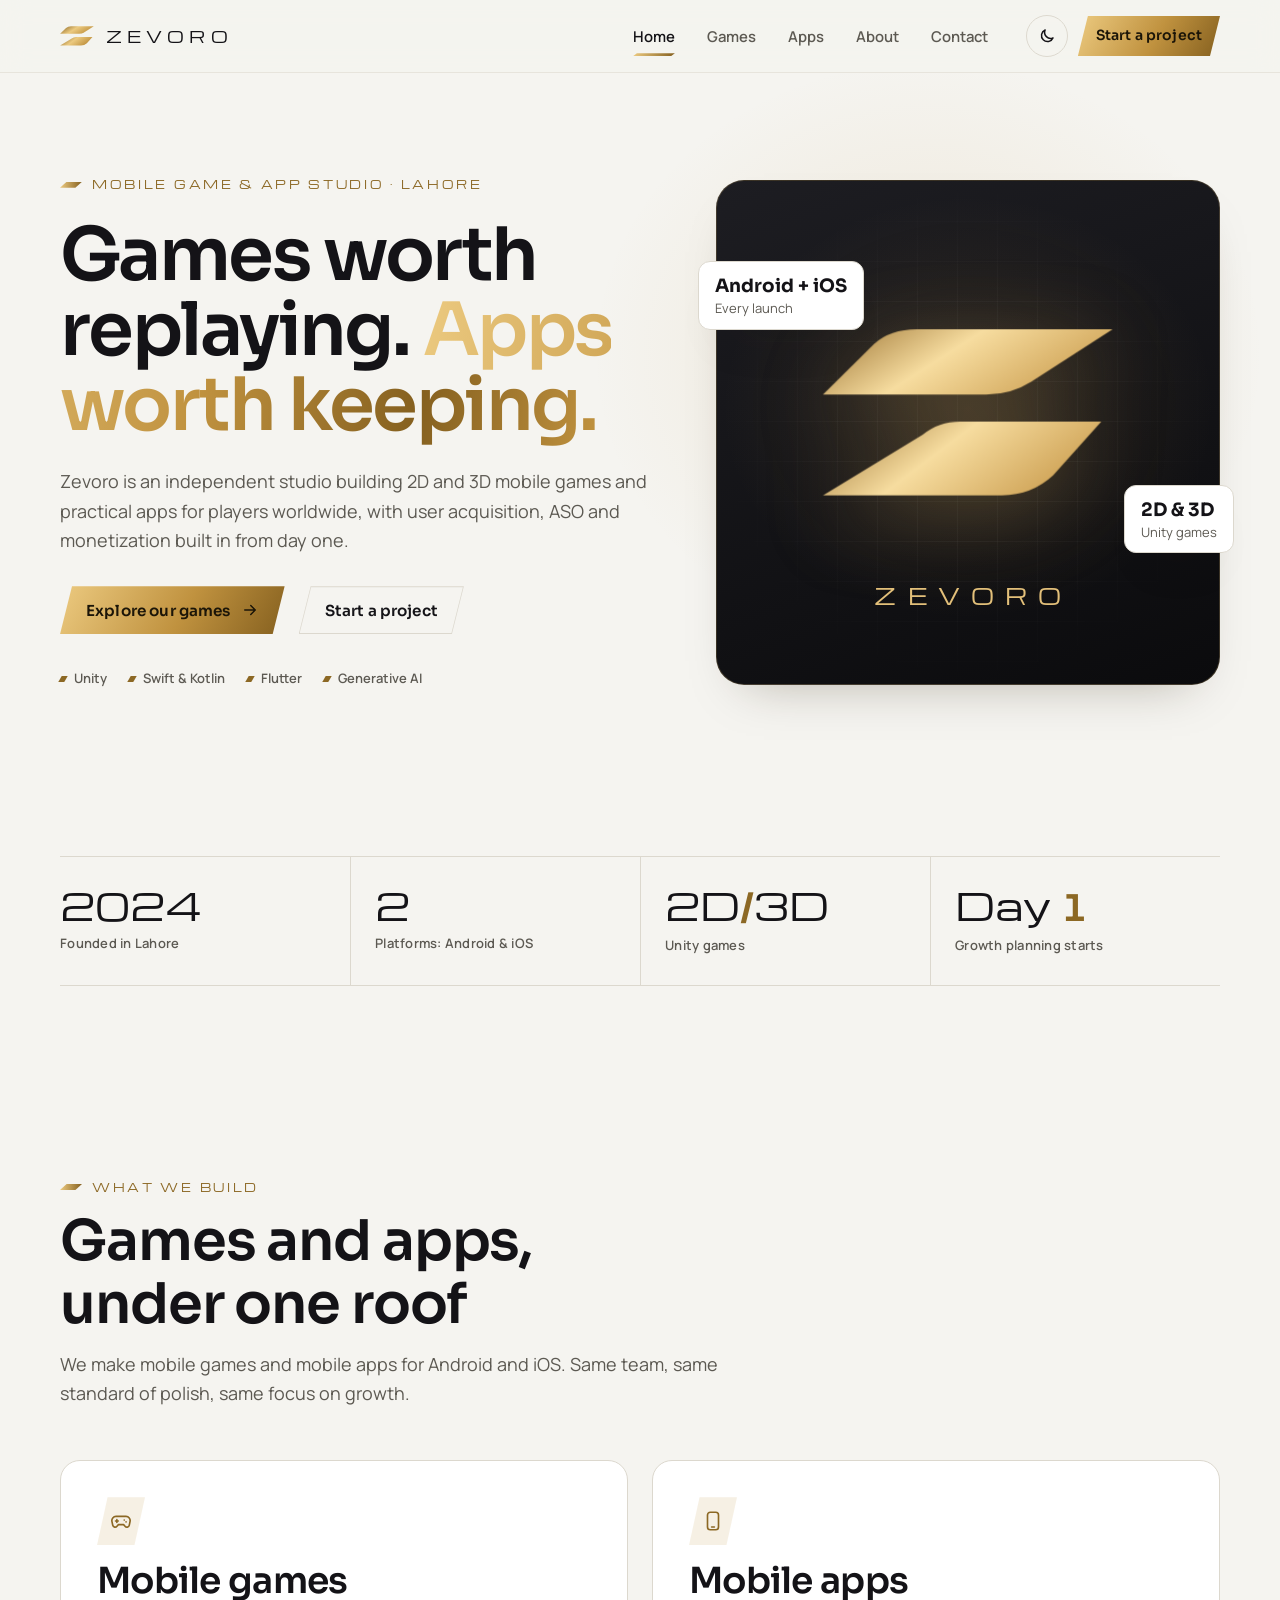
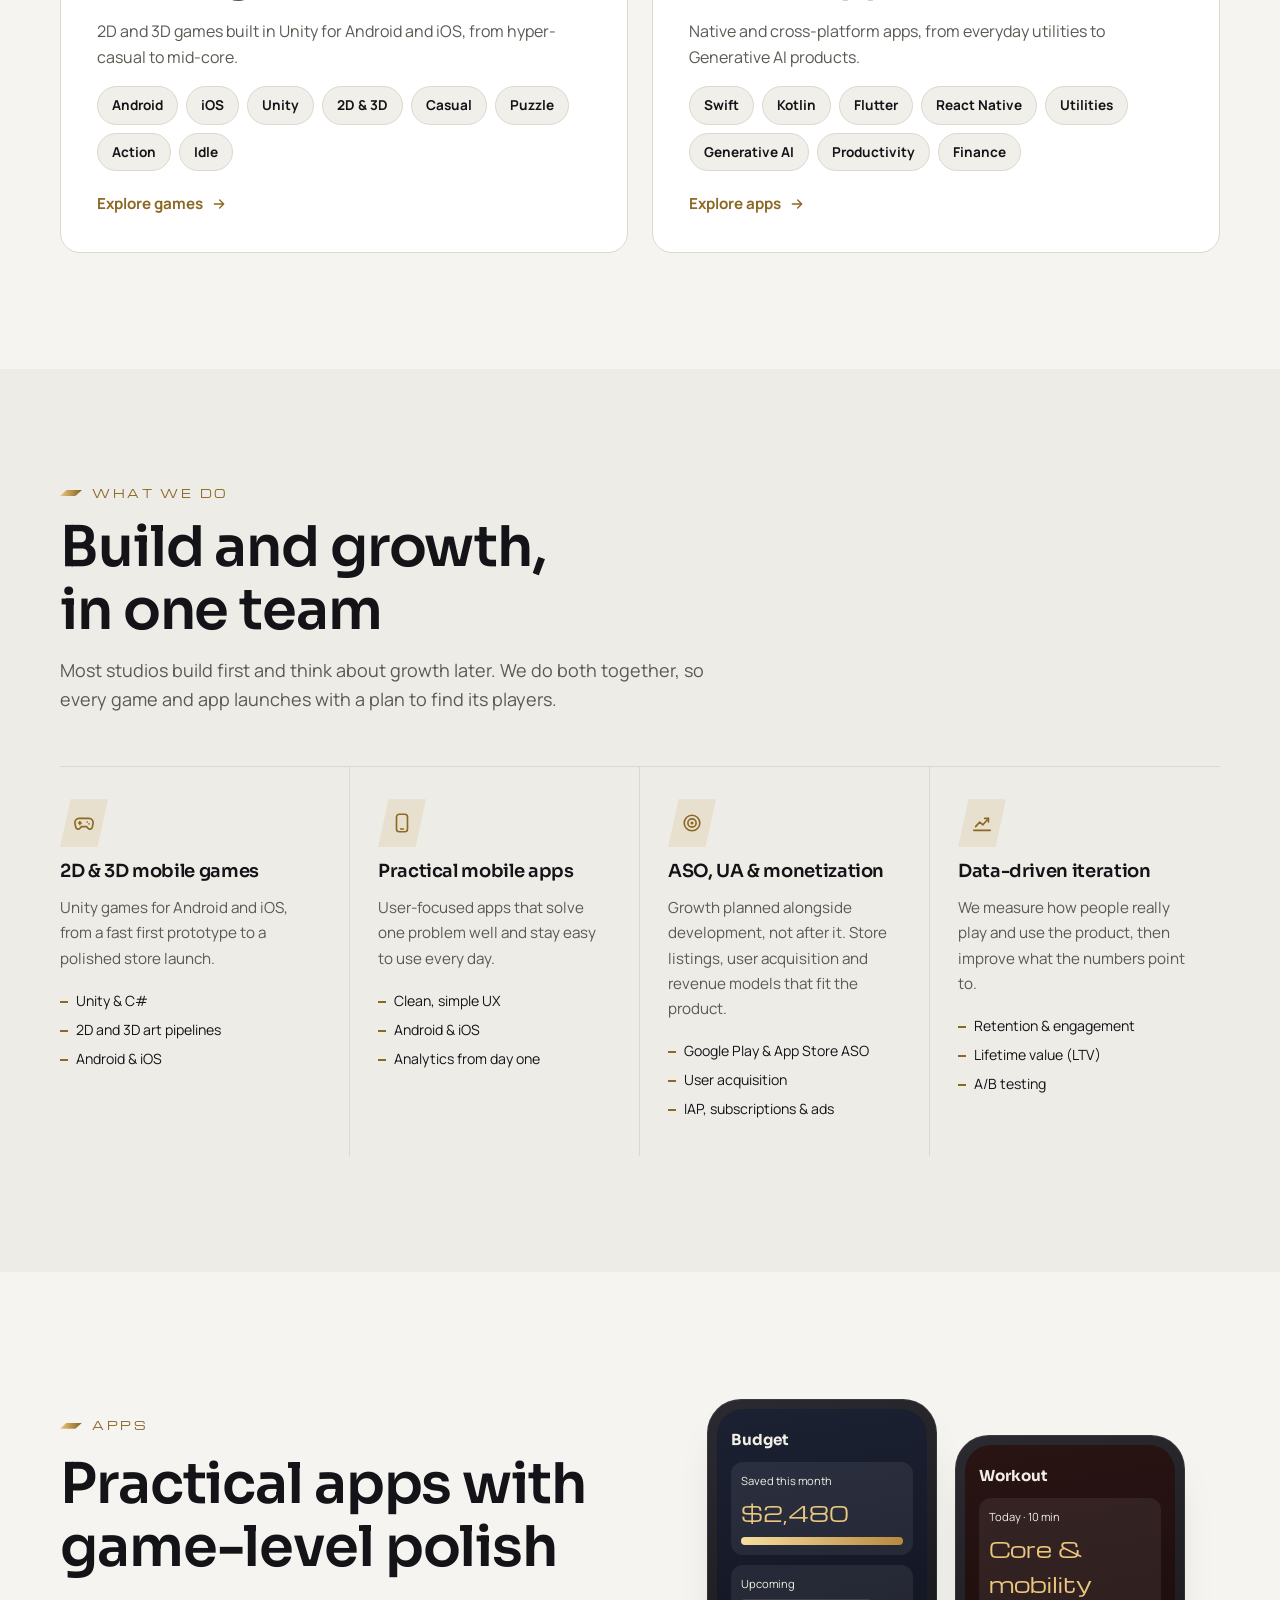
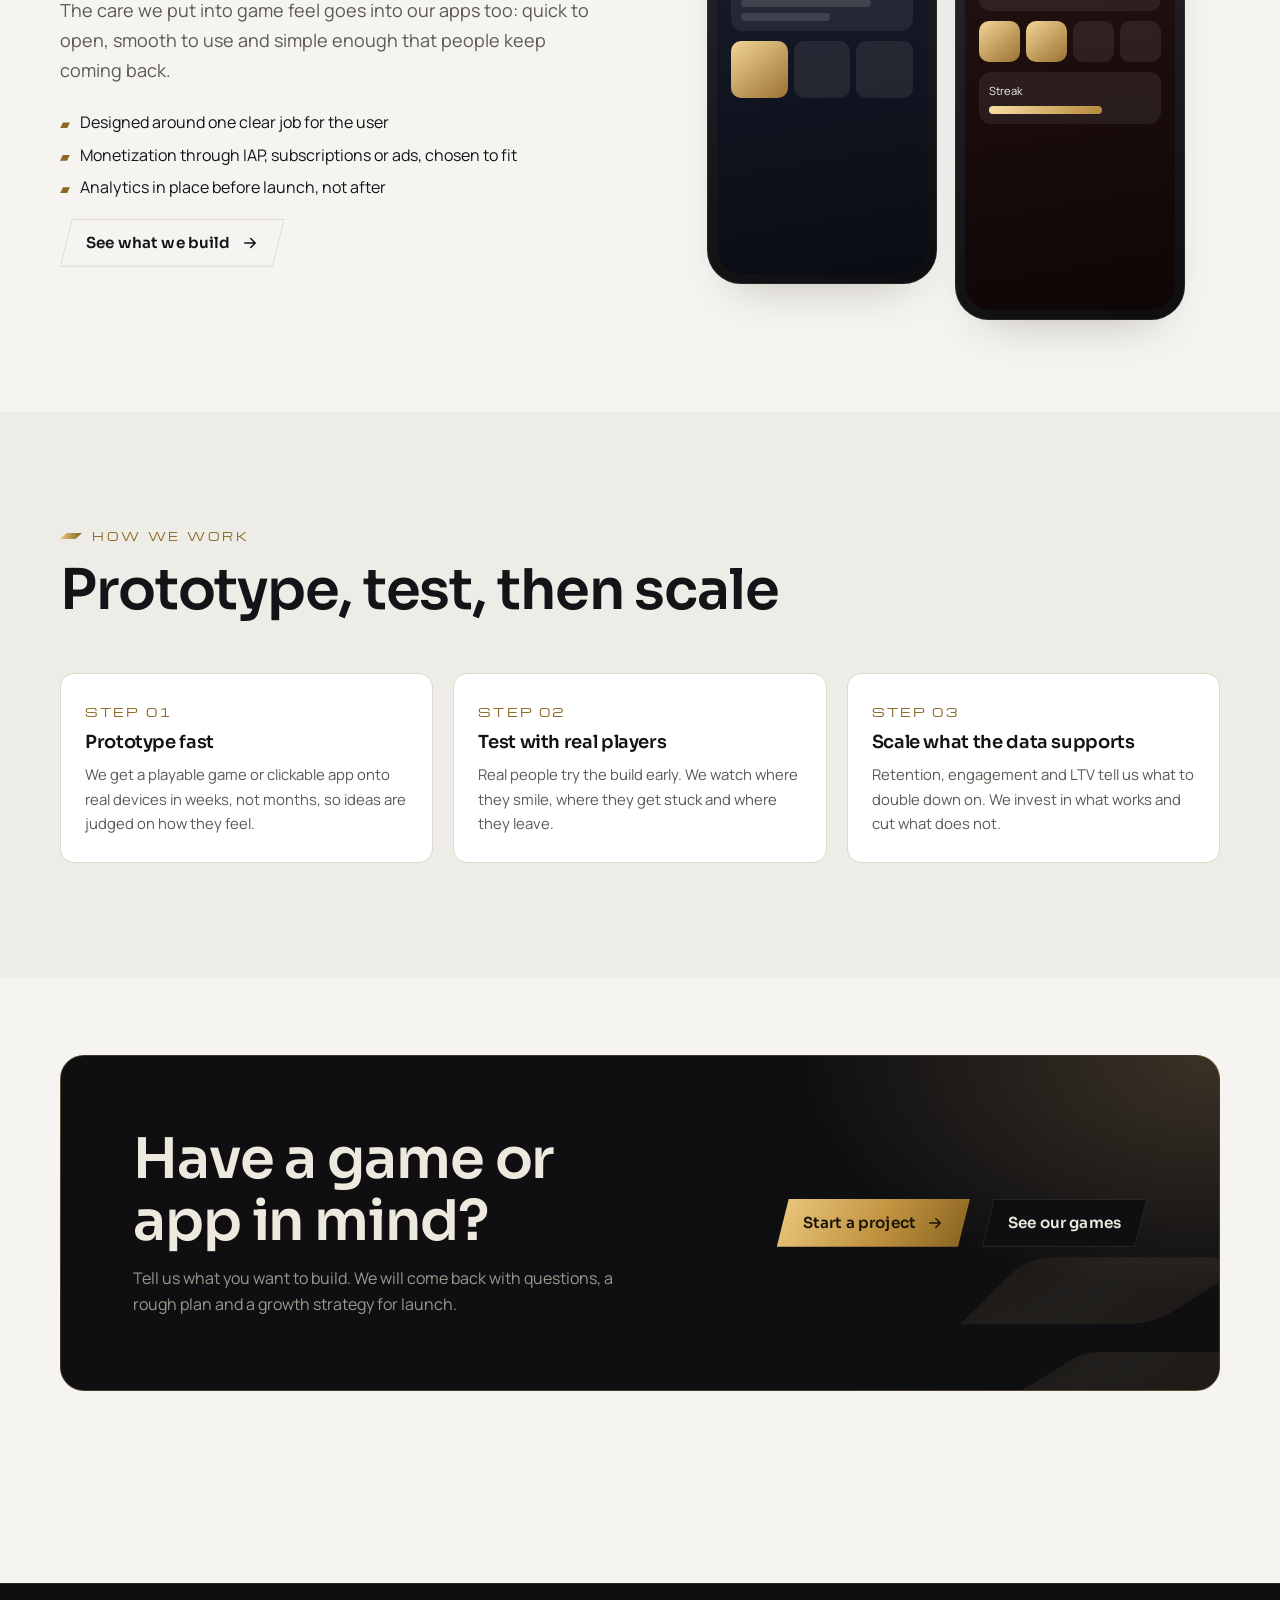
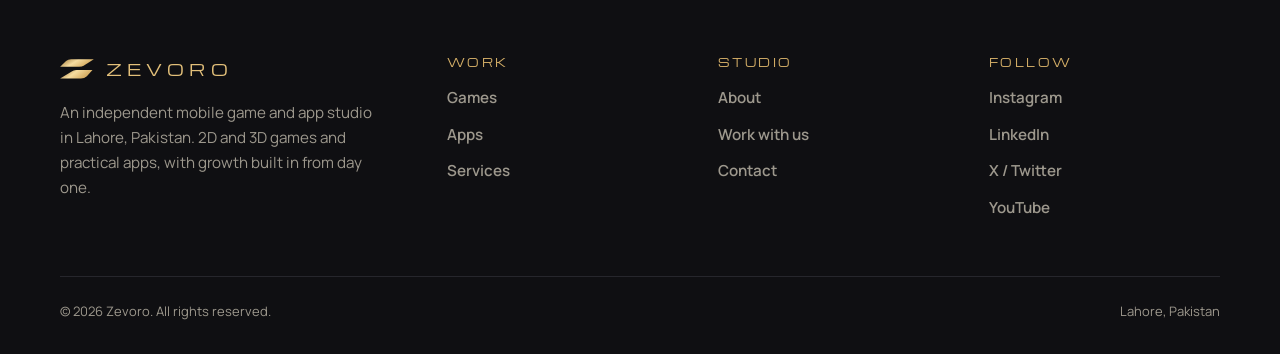
==== commit 72719a54: "Replace sample games and apps with platforms, genres, categories and tech stack Co-Authored-By: Clau" ====
--- a/index.html
+++ b/index.html
@@ -33,7 +33,7 @@
       <h1>Games worth replaying. <span class="gold-text">Apps worth keeping.</span></h1>
       <p class="lede">Zevoro is an independent studio building 2D and 3D mobile games and practical apps for players worldwide, with user acquisition, ASO and monetization built in from day one.</p>
       <div class="hero-actions"><a class="btn btn--gold" href="games.html">Explore our games <svg viewBox="0 0 24 24" fill="none" stroke="currentColor" stroke-width="2" stroke-linecap="round" stroke-linejoin="round" aria-hidden="true"><path d="M5 12h14M13 6l6 6-6 6"/></svg></a><a class="btn btn--ghost" href="contact.html">Start a project</a></div>
-      <div class="hero-meta"><span>Unity</span><span>Android &amp; iOS</span><span>ASO &amp; UA</span><span>Monetization</span></div>
+      <div class="hero-meta"><span>Unity</span><span>Swift &amp; Kotlin</span><span>Flutter</span><span>Generative AI</span></div>
     </div>
     <div class="hero-stage" aria-hidden="true">
       <div class="stage-panel"></div>
@@ -57,18 +57,23 @@
 </section>
 
 <section class="section">
-  <div class="wrap split">
-    <div class="art" style="--a:#3a2414;--b:#120a06;--c:#ff9a4d;border-radius:20px;aspect-ratio:4/3" aria-hidden="true"><span class="art-badge" data-status="dev">In development</span><span class="art-mono" style="font-size:4rem">Sf</span></div>
-    <div class="split-copy">
-      <span class="eyebrow">Coming soon</span>
-      <h2>Skyforge Rush</h2>
-      <p class="lede">Our first 3D title. Sprint across floating forge-islands, chain wall-runs and outrun a collapsing sky, in short runs made for one more try.</p>
-      <ul class="feature-list" style="font-size:1rem">
-        <li>3D endless runner built in Unity</li>
-        <li>Android and iOS</li>
-        <li>Being tested with real players before launch</li>
-      </ul>
-      <div class="hero-actions"><a class="btn btn--gold" href="contact.html">Get launch updates <svg viewBox="0 0 24 24" fill="none" stroke="currentColor" stroke-width="2" stroke-linecap="round" stroke-linejoin="round" aria-hidden="true"><path d="M5 12h14M13 6l6 6-6 6"/></svg></a></div>
+  <div class="wrap">
+    <div class="section-head"><span class="eyebrow">What we build</span><h2>Games and apps, under one roof</h2><p class="lede">We make mobile games and mobile apps for Android and iOS. Same team, same standard of polish, same focus on growth.</p></div>
+    <div class="duo">
+      <a class="duo-card" href="games.html">
+        <div class="service-icon"><svg viewBox="0 0 24 24" fill="none" stroke="currentColor" stroke-width="1.8" stroke-linecap="round" stroke-linejoin="round" aria-hidden="true"><path d="M6.5 7h11a4.5 4.5 0 0 1 4.4 5.4l-.9 4.3a2.6 2.6 0 0 1-4.6 1L14.8 16H9.2l-1.6 1.7a2.6 2.6 0 0 1-4.6-1l-.9-4.3A4.5 4.5 0 0 1 6.5 7z"/><path d="M7.5 10.5v3M6 12h3M15.5 11h.01M17.5 13h.01"/></svg></div>
+        <h3>Mobile games</h3>
+        <p>2D and 3D games built in Unity for Android and iOS, from hyper-casual to mid-core.</p>
+        <div class="chips"><span>Android</span><span>iOS</span><span>Unity</span><span>2D &amp; 3D</span><span>Casual</span><span>Puzzle</span><span>Action</span><span>Idle</span></div>
+        <span class="link-arrow">Explore games <svg viewBox="0 0 24 24" fill="none" stroke="currentColor" stroke-width="2" stroke-linecap="round" stroke-linejoin="round" aria-hidden="true"><path d="M5 12h14M13 6l6 6-6 6"/></svg></span>
+      </a>
+      <a class="duo-card" href="apps.html">
+        <div class="service-icon"><svg viewBox="0 0 24 24" fill="none" stroke="currentColor" stroke-width="1.8" stroke-linecap="round" stroke-linejoin="round" aria-hidden="true"><rect x="6" y="2.5" width="12" height="19" rx="3"/><path d="M10.5 18.5h3"/></svg></div>
+        <h3>Mobile apps</h3>
+        <p>Native and cross-platform apps, from everyday utilities to Generative AI products.</p>
+        <div class="chips"><span>Swift</span><span>Kotlin</span><span>Flutter</span><span>React Native</span><span>Utilities</span><span>Generative AI</span><span>Productivity</span><span>Finance</span></div>
+        <span class="link-arrow">Explore apps <svg viewBox="0 0 24 24" fill="none" stroke="currentColor" stroke-width="2" stroke-linecap="round" stroke-linejoin="round" aria-hidden="true"><path d="M5 12h14M13 6l6 6-6 6"/></svg></span>
+      </a>
     </div>
   </div>
 </section>
--- a/styles.css
+++ b/styles.css
@@ -978,3 +978,69 @@
 .btn svg[fill="currentColor"] { width: 16px; height: 16px; }
 .btn:hover svg[fill="currentColor"] { transform: none; }
 a.v { color: var(--fg); }
+
+/* v3: capabilities */
+.duo { display: grid; grid-template-columns: repeat(2, minmax(0, 1fr)); gap: 24px; }
+.duo-card {
+  display: grid; gap: 16px; align-content: start;
+  padding: clamp(24px, 3vw, 36px);
+  border-radius: 20px;
+  background: var(--surface);
+  border: 1px solid var(--line);
+  transition: border-color .25s ease, transform .25s ease, box-shadow .25s ease;
+}
+.duo-card:hover { border-color: var(--g3); transform: translateY(-3px); box-shadow: var(--shadow); }
+.duo-card h3 { font-size: var(--step-3); }
+.duo-card p { color: var(--muted); }
+.duo-card .link-arrow { margin-top: 4px; }
+@media (max-width: 760px) { .duo { grid-template-columns: 1fr; } }
+
+.chips { display: flex; flex-wrap: wrap; gap: 8px; }
+.chips span {
+  padding: 7px 14px;
+  border: 1px solid var(--line);
+  border-radius: 999px;
+  font-weight: 700;
+  font-size: 0.85rem;
+  background: var(--surface-2);
+  color: var(--fg);
+}
+
+.cat-grid { display: grid; grid-template-columns: repeat(4, minmax(0, 1fr)); gap: 20px; }
+.cat-grid--3 { grid-template-columns: repeat(3, minmax(0, 1fr)); }
+.cat {
+  position: relative;
+  display: grid; gap: 8px; align-content: start;
+  padding: 26px 22px 24px;
+  border-radius: var(--radius);
+  background: var(--surface);
+  border: 1px solid var(--line);
+}
+.cat::before {
+  content: "";
+  width: 26px; height: 7px;
+  background: linear-gradient(90deg, var(--g1), var(--g3));
+  clip-path: polygon(30% 0, 100% 0, 70% 100%, 0 100%);
+  margin-bottom: 6px;
+}
+.cat h3 { font-size: var(--step-1); }
+.cat p { color: var(--muted); font-size: 0.93rem; }
+@media (max-width: 980px) { .cat-grid, .cat-grid--3 { grid-template-columns: repeat(2, minmax(0, 1fr)); } }
+@media (max-width: 520px) { .cat-grid, .cat-grid--3 { grid-template-columns: 1fr; } }
+
+.tech-groups { display: grid; grid-template-columns: repeat(3, minmax(0, 1fr)); gap: 0; border-top: 1px solid var(--line); }
+.tech-group { display: grid; gap: 14px; align-content: start; padding: 26px 24px 28px 0; border-bottom: 1px solid var(--line); }
+.tech-group h3 { font-family: var(--font-display); font-weight: 400; font-size: 0.72rem; letter-spacing: 0.2em; text-transform: uppercase; color: var(--gold); }
+@media (max-width: 900px) { .tech-groups { grid-template-columns: repeat(2, minmax(0, 1fr)); } }
+@media (max-width: 560px) { .tech-groups { grid-template-columns: 1fr; } }
+
+.platforms { display: grid; grid-template-columns: repeat(4, minmax(0, 1fr)); border-top: 1px solid var(--line); border-bottom: 1px solid var(--line); }
+.platform { display: grid; gap: 8px; align-content: start; padding: 28px 24px; border-left: 1px solid var(--line); }
+.platform:first-child { border-left: 0; padding-left: 0; }
+.p-k { font-family: var(--font-display); font-size: clamp(1.3rem, 1rem + 1vw, 1.8rem); color: var(--fg); }
+.platform p { color: var(--muted); font-size: 0.93rem; }
+@media (max-width: 760px) {
+  .platforms { grid-template-columns: repeat(2, minmax(0, 1fr)); }
+  .platform:nth-child(3) { border-left: 0; padding-left: 0; }
+  .platform:nth-child(n+3) { border-top: 1px solid var(--line); }
+}
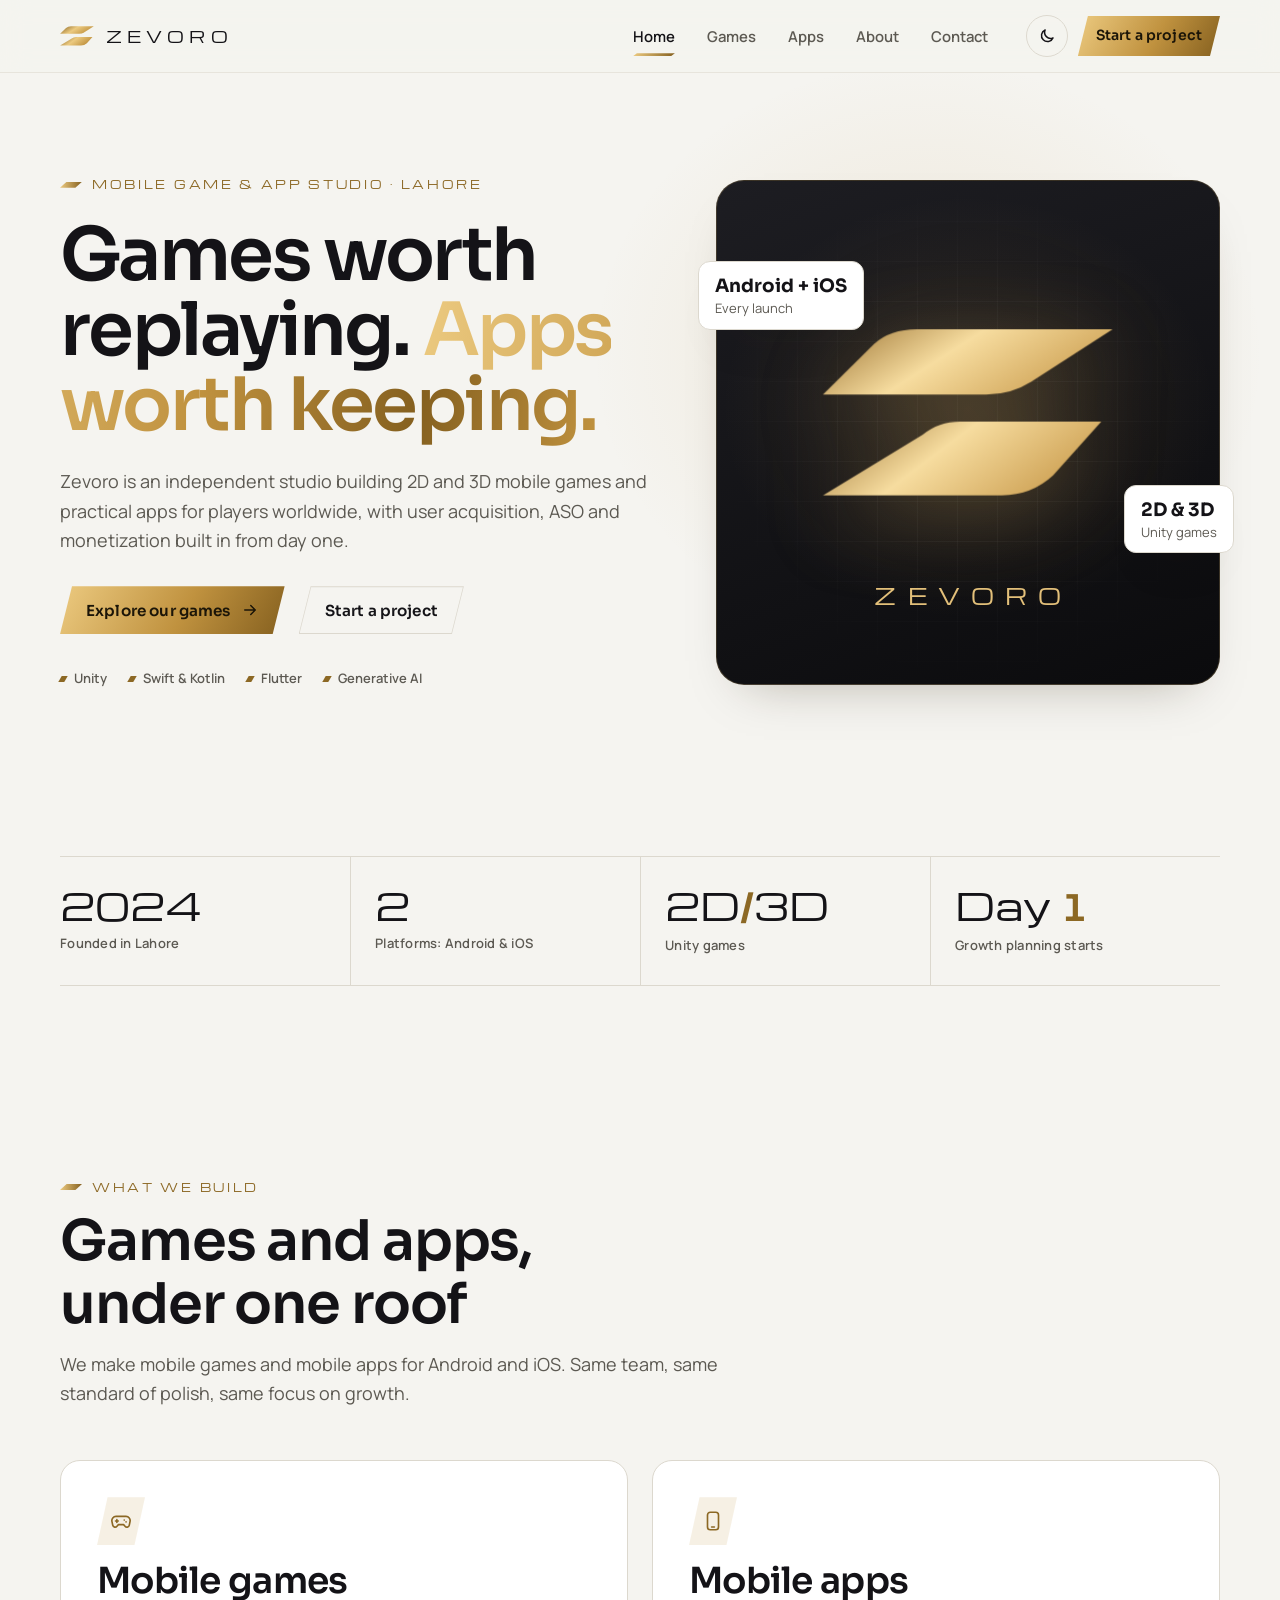
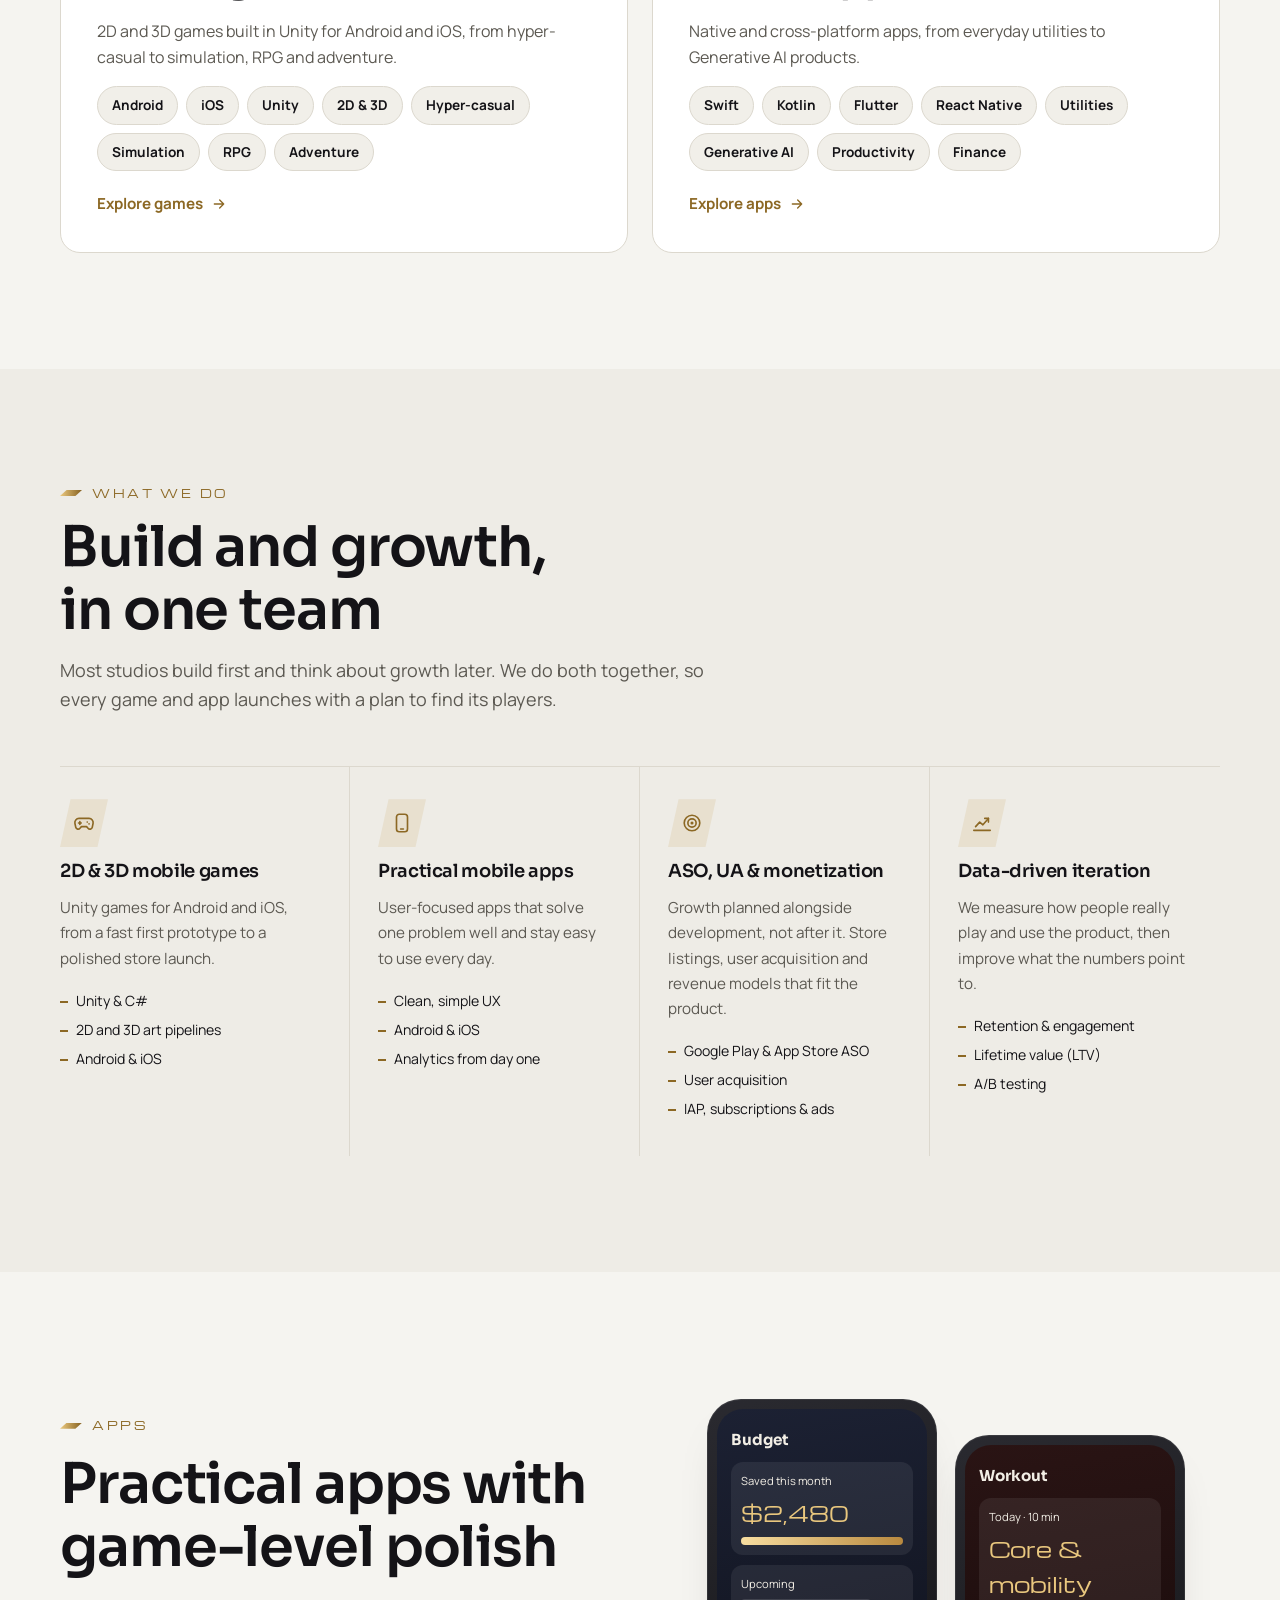
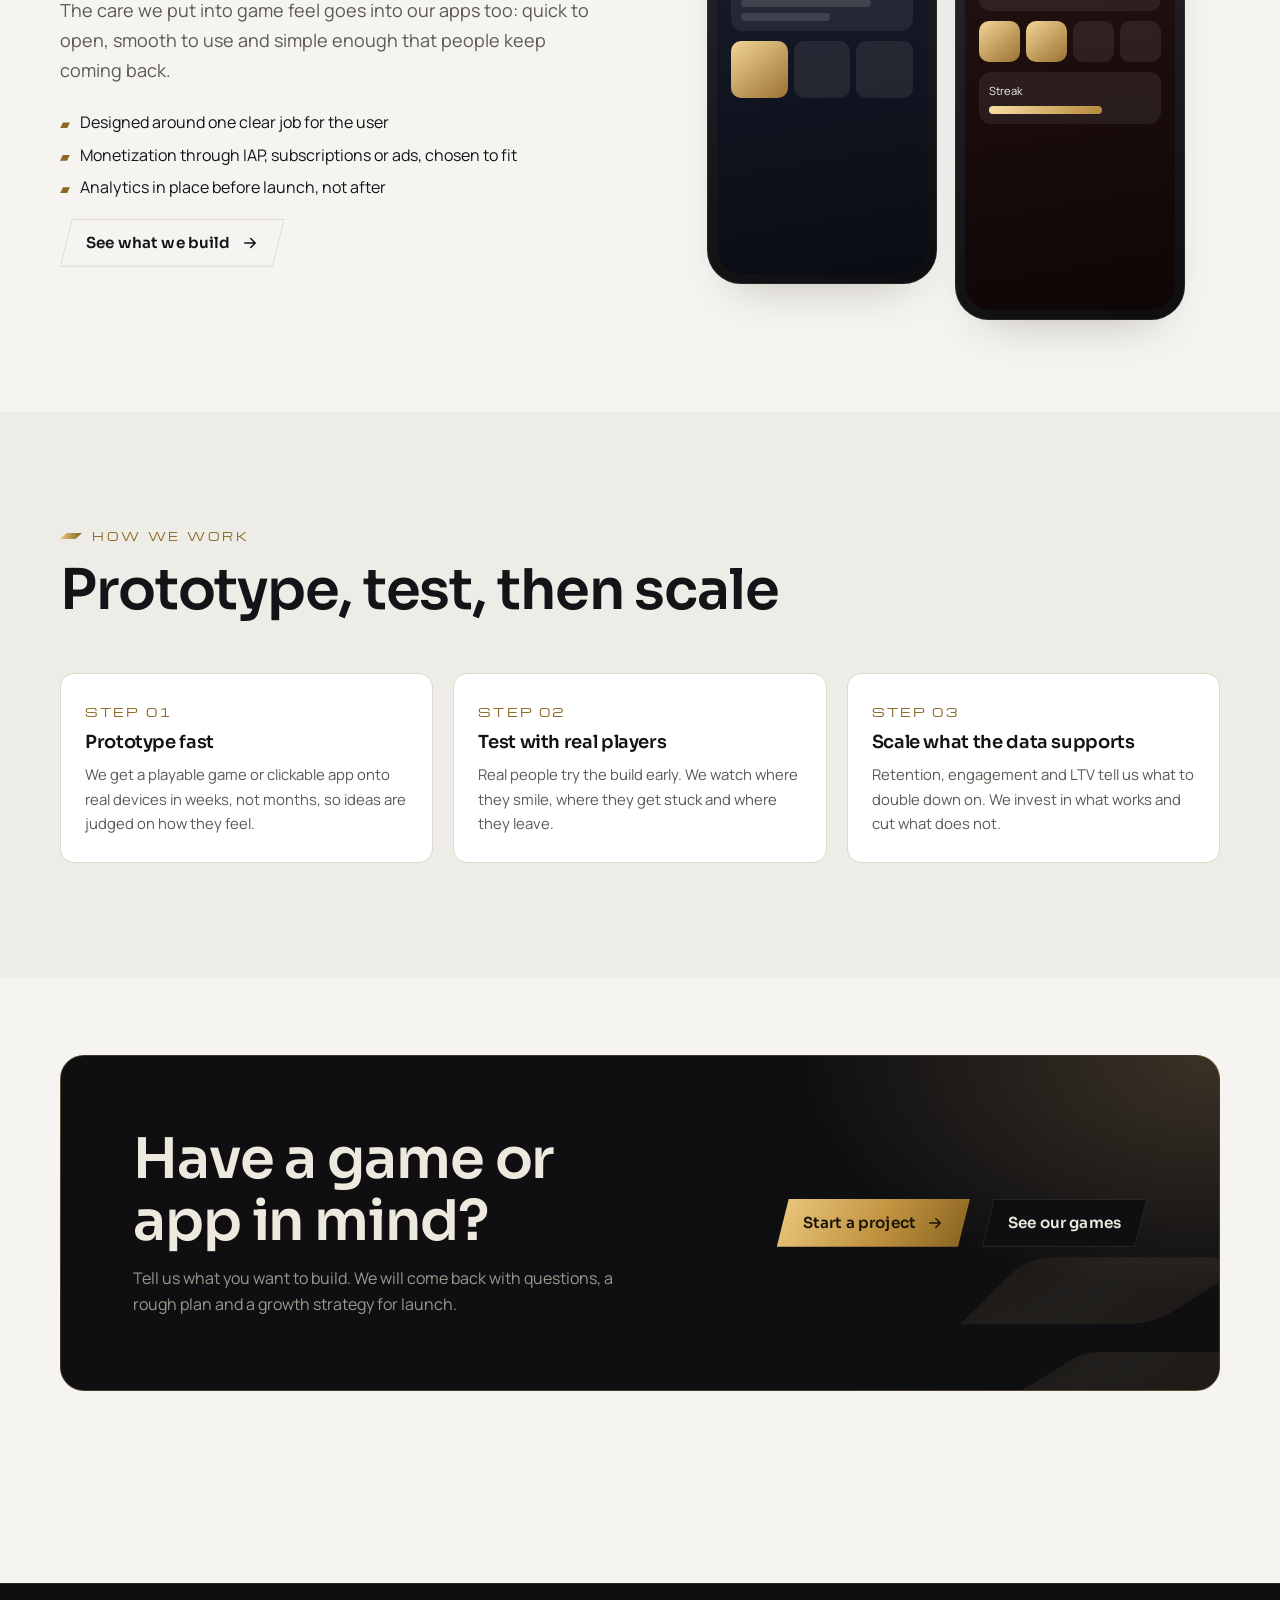
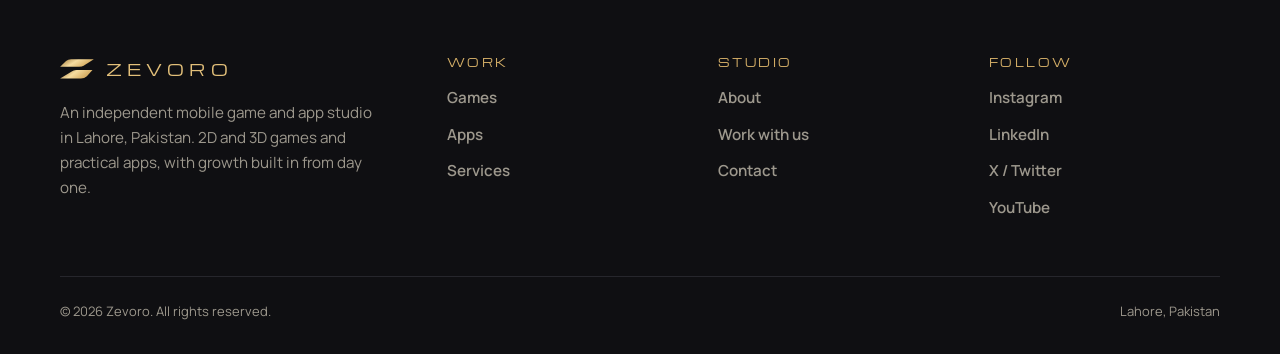
==== commit 93ee4a3f: "Add simulation, RPG and adventure to game genres Co-Authored-By: Claude Opus 5.5 <noreply@anthropic." ====
--- a/index.html
+++ b/index.html
@@ -63,8 +63,8 @@
       <a class="duo-card" href="games.html">
         <div class="service-icon"><svg viewBox="0 0 24 24" fill="none" stroke="currentColor" stroke-width="1.8" stroke-linecap="round" stroke-linejoin="round" aria-hidden="true"><path d="M6.5 7h11a4.5 4.5 0 0 1 4.4 5.4l-.9 4.3a2.6 2.6 0 0 1-4.6 1L14.8 16H9.2l-1.6 1.7a2.6 2.6 0 0 1-4.6-1l-.9-4.3A4.5 4.5 0 0 1 6.5 7z"/><path d="M7.5 10.5v3M6 12h3M15.5 11h.01M17.5 13h.01"/></svg></div>
         <h3>Mobile games</h3>
-        <p>2D and 3D games built in Unity for Android and iOS, from hyper-casual to mid-core.</p>
-        <div class="chips"><span>Android</span><span>iOS</span><span>Unity</span><span>2D &amp; 3D</span><span>Casual</span><span>Puzzle</span><span>Action</span><span>Idle</span></div>
+        <p>2D and 3D games built in Unity for Android and iOS, from hyper-casual to simulation, RPG and adventure.</p>
+        <div class="chips"><span>Android</span><span>iOS</span><span>Unity</span><span>2D &amp; 3D</span><span>Hyper-casual</span><span>Simulation</span><span>RPG</span><span>Adventure</span></div>
         <span class="link-arrow">Explore games <svg viewBox="0 0 24 24" fill="none" stroke="currentColor" stroke-width="2" stroke-linecap="round" stroke-linejoin="round" aria-hidden="true"><path d="M5 12h14M13 6l6 6-6 6"/></svg></span>
       </a>
       <a class="duo-card" href="apps.html">
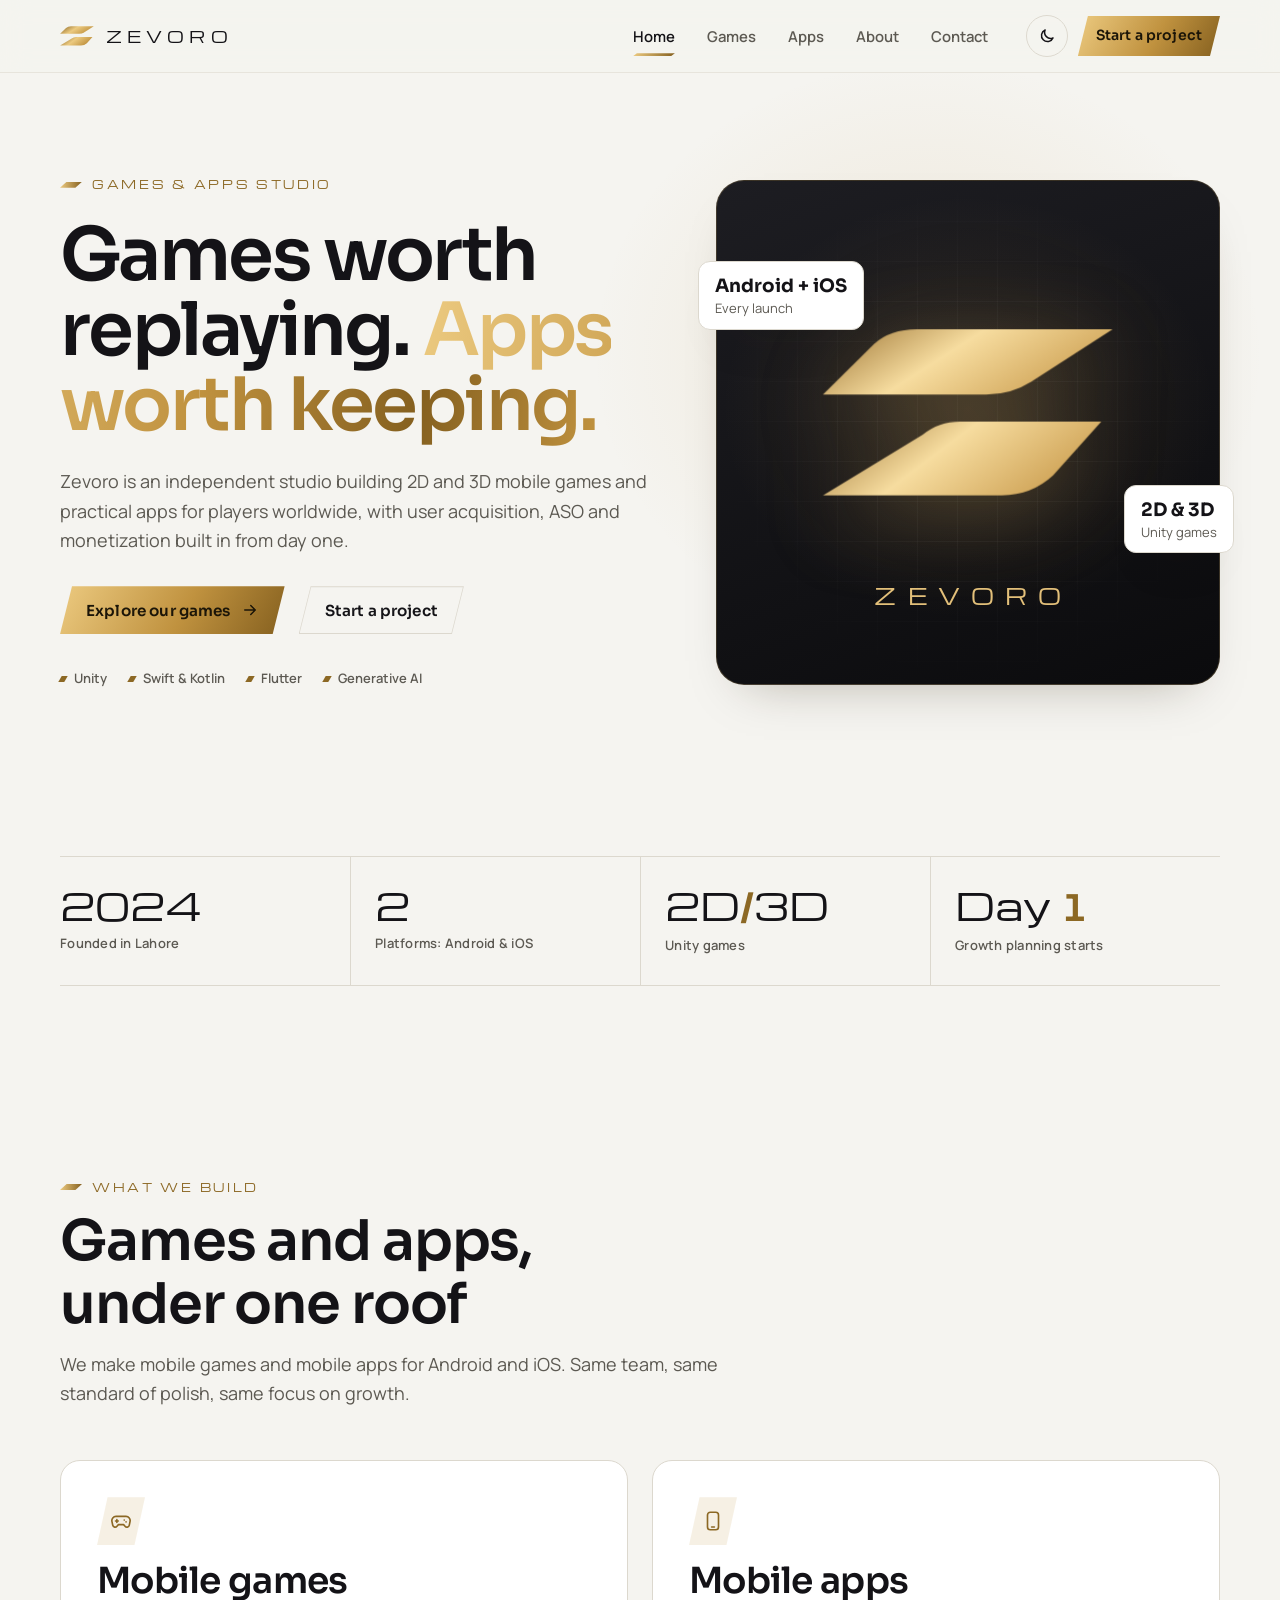
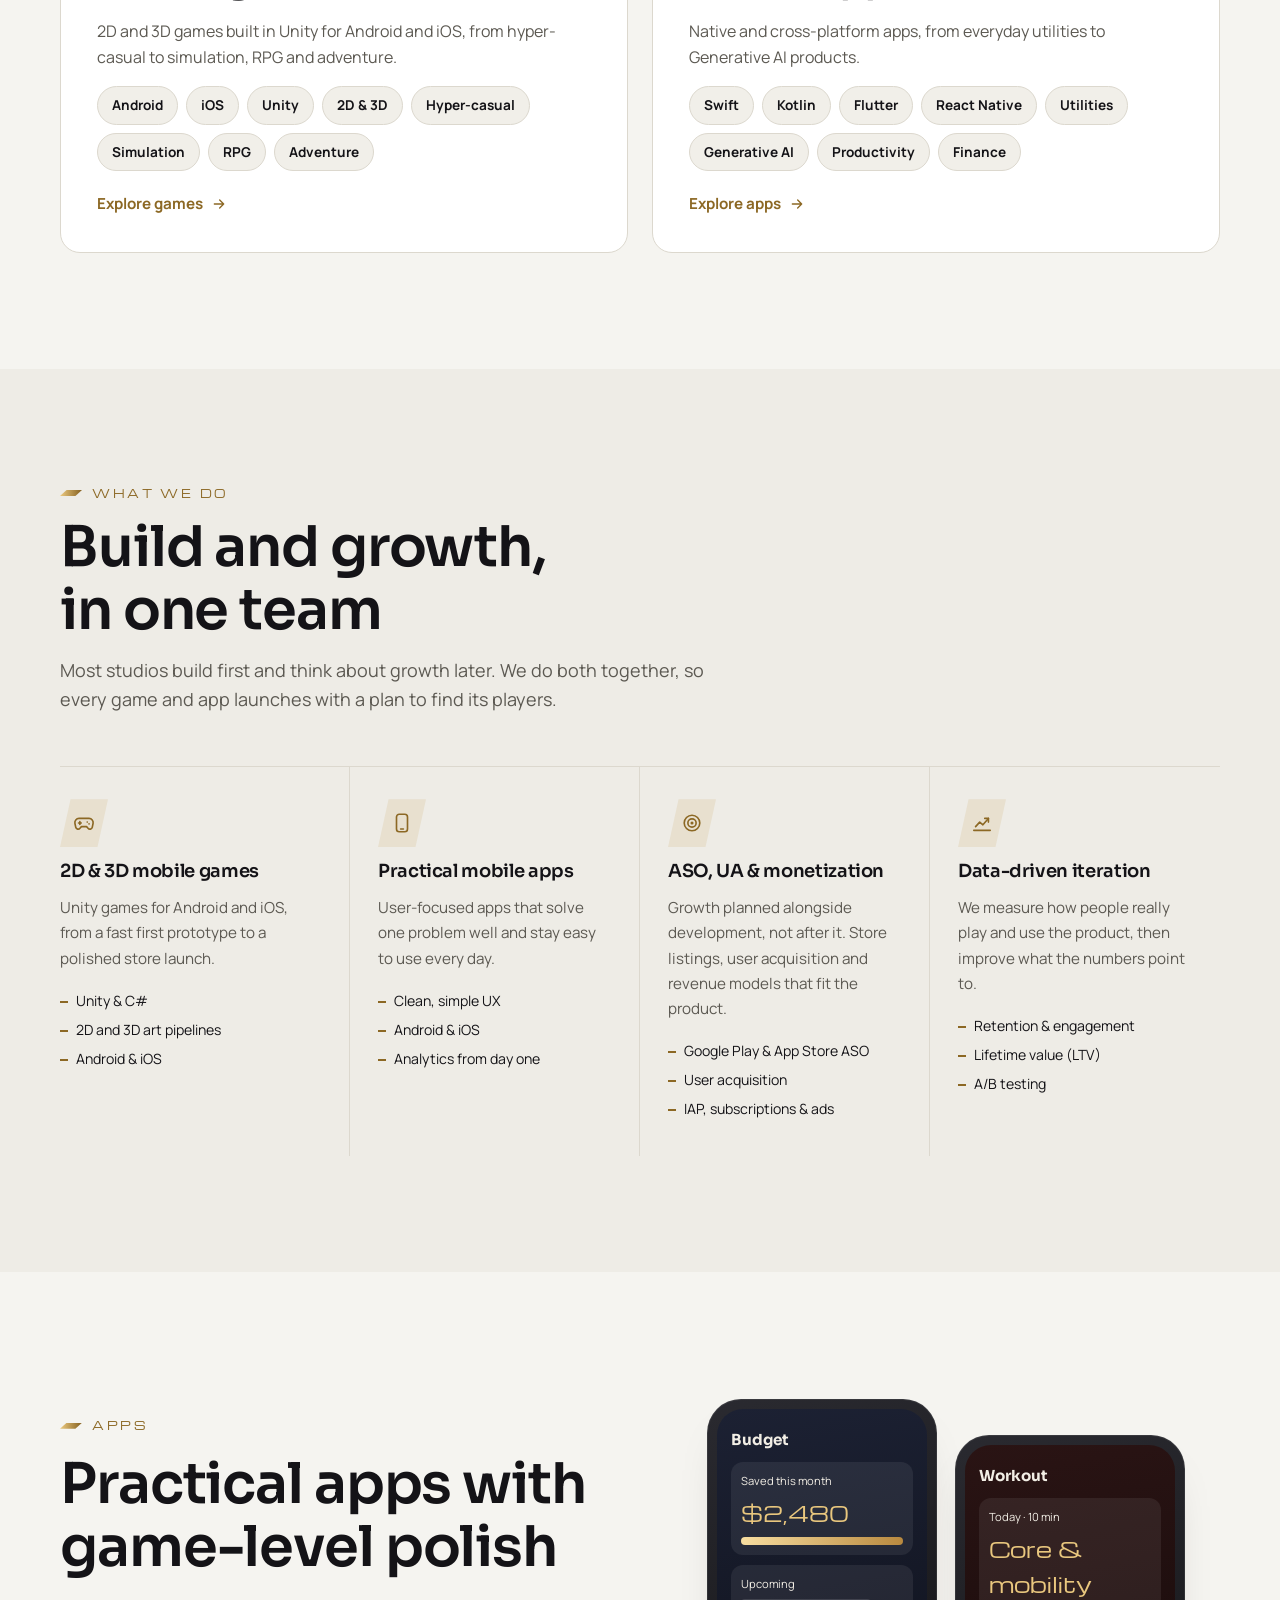
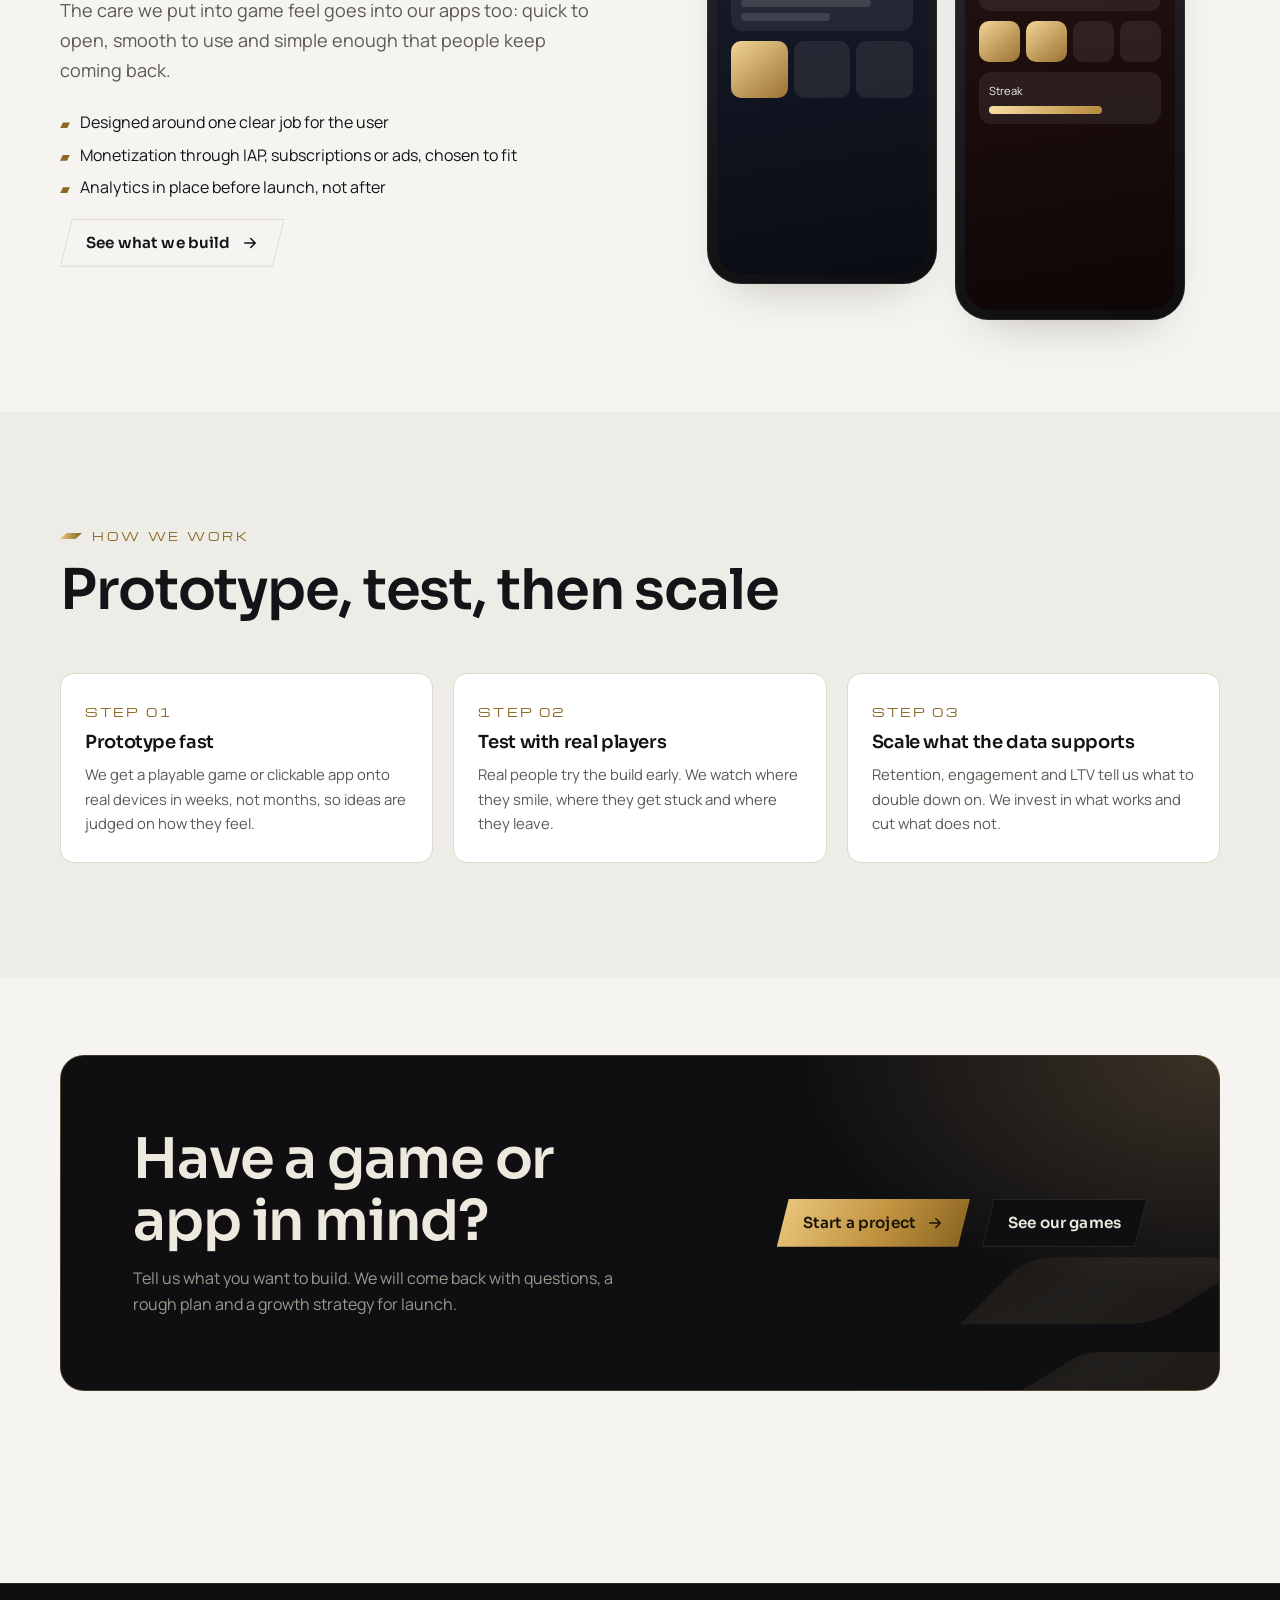
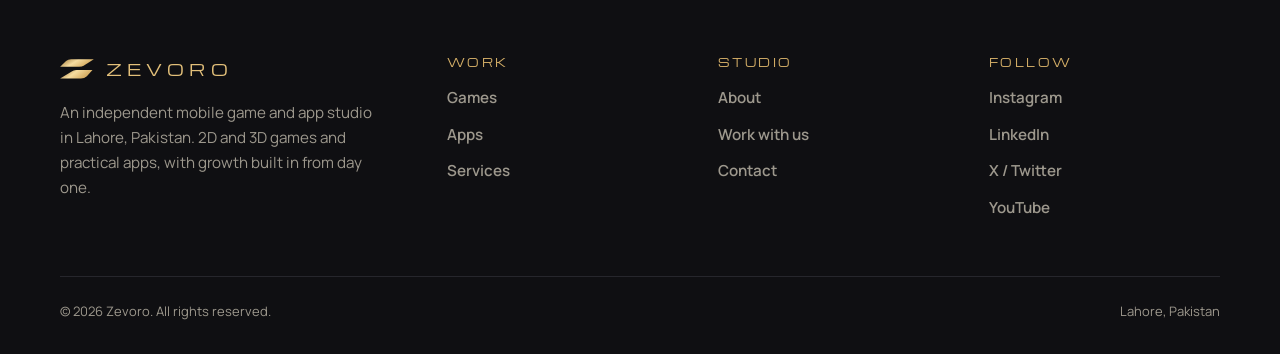
==== commit 19a69f94: "Version CSS/JS links so browsers always load the latest styles; shorten hero label Co-Authored-By: C" ====
--- a/index.html
+++ b/index.html
@@ -8,7 +8,7 @@
 <meta name="theme-color" content="#0d0d0f">
 <link rel="icon" type="image/svg+xml" href="data:image/svg+xml,%3Csvg xmlns=%27http://www.w3.org/2000/svg%27 viewBox=%270 0 516 300%27%3E%3Cpath fill=%27%23d6b068%27 d=%27M2 119 L92 30 Q120 4 168 4 L513 4 L370 96 Q334 119 290 119 Z M2 297 L178 190 Q206 167 244 167 L493 167 L408 262 Q370 297 318 297 Z%27/%3E%3C/svg%3E">
 <link rel="preconnect" href="https://fonts.googleapis.com"><link rel="preconnect" href="https://fonts.gstatic.com" crossorigin><link rel="stylesheet" href="https://fonts.googleapis.com/css2?family=Manrope:wght@400;500;600;700;800&family=Michroma&family=Sora:wght@500;600;700&display=swap">
-<link rel="stylesheet" href="styles.css">
+<link rel="stylesheet" href="styles.css?v=465acd9a">
 <script>(function(){try{var t=localStorage.getItem("zevoro-theme");if(t==="light"||t==="dark")document.documentElement.setAttribute("data-theme",t);}catch(e){}})();</script>
 </head>
 <body>
@@ -29,7 +29,7 @@
 <section class="hero">
   <div class="wrap hero-grid">
     <div class="hero-copy">
-      <span class="eyebrow">Mobile game &amp; app studio · Lahore</span>
+      <span class="eyebrow">Games &amp; apps studio</span>
       <h1>Games worth replaying. <span class="gold-text">Apps worth keeping.</span></h1>
       <p class="lede">Zevoro is an independent studio building 2D and 3D mobile games and practical apps for players worldwide, with user acquisition, ASO and monetization built in from day one.</p>
       <div class="hero-actions"><a class="btn btn--gold" href="games.html">Explore our games <svg viewBox="0 0 24 24" fill="none" stroke="currentColor" stroke-width="2" stroke-linecap="round" stroke-linejoin="round" aria-hidden="true"><path d="M5 12h14M13 6l6 6-6 6"/></svg></a><a class="btn btn--ghost" href="contact.html">Start a project</a></div>
@@ -144,6 +144,6 @@
     <div class="footer-bottom"><span>&copy; <span data-year>2026</span> Zevoro. All rights reserved.</span><span>Lahore, Pakistan</span></div>
   </div>
 </footer>
-<script src="main.js"></script>
+<script src="main.js?v=465acd9a"></script>
 </body>
 </html>
